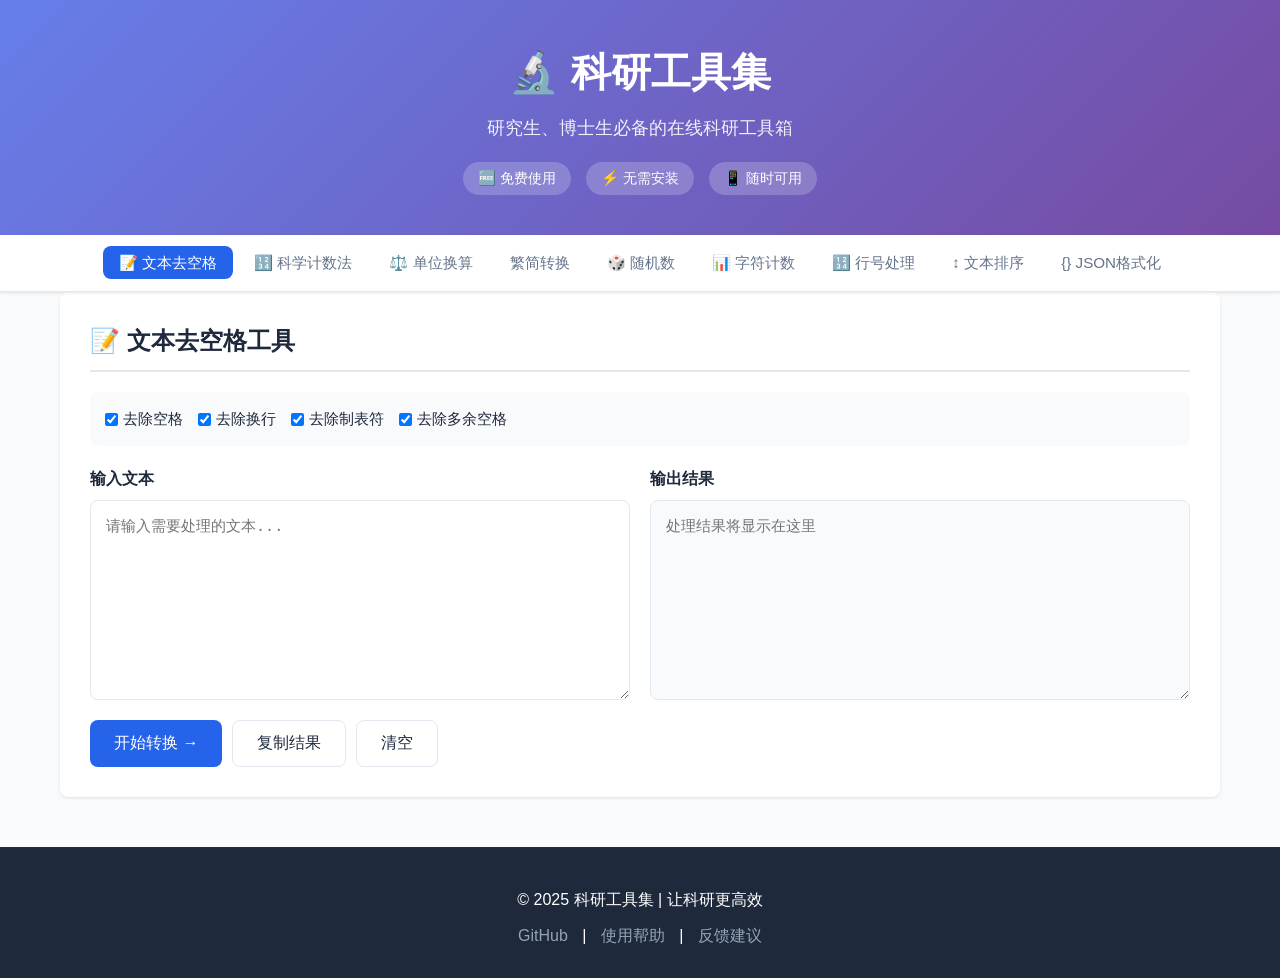
==== web/index.html @ 7e741203 "Add files via upload" ====
<!DOCTYPE html>
<html lang="zh-CN">
<head>
    <meta name="google-adsense-account" content="ca-pub-4686940386233751">
    <meta charset="UTF-8">
    <meta name="viewport" content="width=device-width, initial-scale=1.0">
    <title>科研工具集 - 研究生/博士生必备工具箱</title>
    <meta name="description" content="免费在线科研工具箱：文本去空格、科学计数法转换、单位换算、繁简转换、字符计数等">
    <link rel="stylesheet" href="css/style.css">
    <!-- 广告位：顶部 -->
    <script async src="https://pagead2.googlesyndication.com/pagead/js/adsbygoogle.js?client=ca-pub-4686940386233751" crossorigin="anonymous"></script>
</head>
<body>
    <header>
        <div class="container">
            <h1>🔬 科研工具集</h1>
            <p class="subtitle">研究生、博士生必备的在线科研工具箱</p>
            <div class="badges">
                <span class="badge">🆓 免费使用</span>
                <span class="badge">⚡ 无需安装</span>
                <span class="badge">📱 随时可用</span>
            </div>
        </div>
    </header>

    <nav class="tool-nav">
        <div class="container">
            <ul id="toolList">
                <li><a href="#trim" class="active" data-tool="trim">📝 文本去空格</a></li>
                <li><a href="#sci" data-tool="sci">🔢 科学计数法</a></li>
                <li><a href="#unit" data-tool="unit">⚖️ 单位换算</a></li>
                <li><a href="#s2t" data-tool="s2t">繁简转换</a></li>
                <li><a href="#random" data-tool="random">🎲 随机数</a></li>
                <li><a href="#count" data-tool="count">📊 字符计数</a></li>
                <li><a href="#line" data-tool="line">🔢 行号处理</a></li>
                <li><a href="#sort" data-tool="sort">↕️ 文本排序</a></li>
                <li><a href="#json" data-tool="json">{} JSON格式化</a></li>
            </ul>
        </div>
    </nav>

    <main class="container">
        <!-- 工具1: 文本去空格 -->
        <section id="trim" class="tool-section active">
            <h2>📝 文本去空格工具</h2>
                    <div class="options">
                <label><input type="checkbox" id="trim-space" checked> 去除空格</label>
                <label><input type="checkbox" id="trim-newline" checked> 去除换行</label>
                <label><input type="checkbox" id="trim-tab" checked> 去除制表符</label>
                <label><input type="checkbox" id="trim-extra" checked> 去除多余空格</label>
            </div>
            <div class="io-area">
                <div class="input-box">
                    <label>输入文本</label>
                    <textarea id="trim-input" placeholder="请输入需要处理的文本..."></textarea>
                </div>
                <div class="output-box">
                    <label>输出结果</label>
                    <textarea id="trim-output" readonly placeholder="处理结果将显示在这里"></textarea>
                </div>
            </div>
            <div class="btn-group">
                <button class="btn-primary" onclick="trimText()">开始转换 →</button>
                <button class="btn-secondary" onclick="copyResult('trim-output')">复制结果</button>
                <button class="btn-secondary" onclick="clearText('trim')">清空</button>
            </div>
        </section>

        <!-- 工具2: 科学计数法转换 -->
        <section id="sci" class="tool-section">
            <h2>🔢 科学计数法转换</h2>
            <div class="options">
                <label>小数位数: 
                    <select id="sci-precision">
                        <option value="4">4位</option>
                        <option value="6">6位</option>
                        <option value="8">8位</option>
                        <option value="10" selected>10位</option>
                    </select>
                </label>
            </div>
            <div class="io-area">
                <div class="input-box">
                    <label>输入</label>
                    <textarea id="sci-input" placeholder="输入科学计数法或普通数字，如: 1.23e-5 或 0.0000123"></textarea>
                </div>
                <div class="output-box">
                    <label>输出</label>
                    <textarea id="sci-output" readonly></textarea>
                </div>
            </div>
            <div class="btn-group">
                <button class="btn-primary" onclick="sciToDecimal()">转为普通数字</button>
                <button class="btn-primary" onclick="decimalToSci()">转为科学计数法</button>
                <button class="btn-secondary" onclick="copyResult('sci-output')">复制结果</button>
                <button class="btn-secondary" onclick="clearText('sci')">清空</button>
            </div>
        </section>

        <!-- 工具3: 单位换算 -->
        <section id="unit" class="tool-section">
            <h2>⚖️ 单位换算工具</h2>
            <div class="unit-converter">
                <div class="unit-row">
                    <select id="unit-category" onchange="updateUnitOptions()">
                        <option value="length">长度</option>
                        <option value="weight">重量</option>
                        <option value="temperature">温度</option>
                        <option value="area">面积</option>
                        <option value="volume">体积</option>
                        <option value="pressure">压力</option>
                        <option value="energy">能量</option>
                        <option value="power">功率</option>
                        <option value="time">时间</option>
                    </select>
                </div>
                <div class="unit-row">
                    <div class="unit-col">
                        <label>从</label>
                        <select id="unit-from"></select>
                        <input type="number" id="unit-input" placeholder="输入数值" oninput="convertUnit()">
                    </div>
                    <span class="arrow">→</span>
                    <div class="unit-col">
                        <label>到</label>
                        <select id="unit-to" onchange="convertUnit()"></select>
                        <input type="text" id="unit-output" readonly placeholder="结果">
                    </div>
                </div>
                <button class="btn-secondary" onclick="swapUnit()">交换单位</button>
                <button class="btn-secondary" onclick="copyResult('unit-output')">复制结果</button>
            </div>
        </section>

        <!-- 工具4: 繁简转换 -->
        <section id="s2t" class="tool-section">
            <h2>繁简转换工具</h2>
            <div class="options">
                <label><input type="radio" name="s2t-mode" value="s2t" checked> 简体→繁体</label>
                <label><input type="radio" name="s2t-mode" value="t2s"> 繁体→简体</label>
                <label><input type="radio" name="s2t-mode" value="s2hk"> 简体→香港</label>
                <label><input type="radio" name="s2t-mode" value="s2tw"> 简体→台湾</label>
            </div>
            <div class="io-area">
                <div class="input-box">
                    <label>输入文本</label>
                    <textarea id="s2t-input" placeholder="请输入文本..."></textarea>
                </div>
                <div class="output-box">
                    <label>输出结果</label>
                    <textarea id="s2t-output" readonly></textarea>
                </div>
            </div>
            <div class="btn-group">
                <button class="btn-primary" onclick="convertS2T()">开始转换 →</button>
                <button class="btn-secondary" onclick="copyResult('s2t-output')">复制结果</button>
                <button class="btn-secondary" onclick="clearText('s2t')">清空</button>
            </div>
        </section>

        <!-- 工具5: 随机数生成 -->
        <section id="random" class="tool-section">
            <h2>🎲 随机数生成工具</h2>
            <div class="random-options">
                <div class="random-row">
                    <label>最小值: <input type="number" id="random-min" value="1"></label>
                    <label>最大值: <input type="number" id="random-max" value="100"></label>
                    <label>生成个数: <input type="number" id="random-count" value="10"></label>
                </div>
                <div class="random-row">
                    <label>小数位数: 
                        <select id="random-decimal">
                            <option value="0" selected>整数</option>
                            <option value="1">1位</option>
                            <option value="2">2位</option>
                            <option value="3">3位</option>
                        </select>
                    </label>
                    <label><input type="checkbox" id="random-unique"> 不重复</label>
                </div>
                <div class="random-row">
                    <label>排序: 
                        <select id="random-sort">
                            <option value="none">不排序</option>
                            <option value="asc">升序</option>
                            <option value="desc">降序</option>
                        </select>
                    </label>
                    <label>分隔符: 
                        <select id="random-sep">
                            <option value="newline">换行</option>
                            <option value="comma">逗号</option>
                            <option value="space">空格</option>
                        </select>
                    </label>
                </div>
            </div>
            <div class="io-area">
                <div class="output-box full">
                    <label>输出结果</label>
                    <textarea id="random-output" readonly placeholder="点击生成按钮获取随机数"></textarea>
                </div>
            </div>
            <div class="btn-group">
                <button class="btn-primary" onclick="generateRandom()">生成随机数</button>
                <button class="btn-secondary" onclick="copyResult('random-output')">复制结果</button>
            </div>
        </section>

        <!-- 工具6: 字符计数 -->
        <section id="count" class="tool-section">
            <h2>📊 字符计数工具</h2>
            <div class="io-area">
                <div class="input-box">
                    <label>输入文本 <span class="auto-count">(实时统计)</span></label>
                    <textarea id="count-input" placeholder="请输入文本..." oninput="countChars()"></textarea>
                </div>
            </div>
            <div class="count-results">
                <div class="count-item">
                    <span class="count-label">总字符数</span>
                    <span class="count-value" id="count-total">0</span>
                </div>
                <div class="count-item">
                    <span class="count-label">中文字符</span>
                    <span class="count-value" id="count-cn">0</span>
                </div>
                <div class="count-item">
                    <span class="count-label">英文字母</span>
                    <span class="count-value" id="count-en">0</span>
                </div>
                <div class="count-item">
                    <span class="count-label">数字</span>
                    <span class="count-value" id="count-num">0</span>
                </div>
                <div class="count-item">
                    <span class="count-label">空格</span>
                    <span class="count-value" id="count-space">0</span>
                </div>
                <div class="count-item">
                    <span class="count-label">标点符号</span>
                    <span class="count-value" id="count-punct">0</span>
                </div>
                <div class="count-item">
                    <span class="count-label">单词数</span>
                    <span class="count-value" id="count-words">0</span>
                </div>
                <div class="count-item">
                    <span class="count-label">行数</span>
                    <span class="count-value" id="count-lines">0</span>
                </div>
            </div>
        </section>

        <!-- 工具7: 行号处理 -->
        <section id="line" class="tool-section">
            <h2>🔢 行号处理工具</h2>
            <div class="options">
                <label><input type="radio" name="line-mode" value="add" checked> 添加行号</label>
                <label><input type="radio" name="line-mode" value="remove"> 去除行号</label>
            </div>
            <div class="line-options" id="line-add-options">
                <label>起始编号: <input type="number" id="line-start" value="1"></label>
                <label>编号宽度: <input type="number" id="line-width" value="4"></label>
                <label>分隔符: 
                    <select id="line-sep">
                        <option value=": ">001: </option>
                        <option value=" - ">001 - </option>
                        <option value=". ">001. </option>
                        <option value=" ">001 </option>
                    </select>
                </label>
            </div>
            <div class="io-area">
                <div class="input-box">
                    <label>输入文本</label>
                    <textarea id="line-input" placeholder="请输入文本..."></textarea>
                </div>
                <div class="output-box">
                    <label>输出结果</label>
                    <textarea id="line-output" readonly></textarea>
                </div>
            </div>
            <div class="btn-group">
                <button class="btn-primary" onclick="processLine()">开始处理 →</button>
                <button class="btn-secondary" onclick="copyResult('line-output')">复制结果</button>
                <button class="btn-secondary" onclick="clearText('line')">清空</button>
            </div>
        </section>

        <!-- 工具8: 文本排序 -->
        <section id="sort" class="tool-section">
            <h2>↕️ 文本排序工具</h2>
            <div class="options">
                <label>排序方式: 
                    <select id="sort-type">
                        <option value="alpha">字母排序</option>
                        <option value="numeric">数字排序</option>
                        <option value="length">按行长度</option>
                    </select>
                </label>
                <label>排序方向: 
                    <select id="sort-order">
                        <option value="asc">升序</option>
                        <option value="desc">降序</option>
                        <option value="random">随机</option>
                    </select>
                </label>
            </div>
            <div class="options">
                <label><input type="checkbox" id="sort-unique"> 去除重复</label>
                <label><input type="checkbox" id="sort-ignore"> 忽略大小写</label>
                <label><input type="checkbox" id="sort-empty"> 去除空行</label>
            </div>
            <div class="io-area">
                <div class="input-box">
                    <label>输入文本</label>
                    <textarea id="sort-input" placeholder="请输入文本，每行一项..."></textarea>
                </div>
                <div class="output-box">
                    <label>输出结果</label>
                    <textarea id="sort-output" readonly></textarea>
                </div>
            </div>
            <div class="btn-group">
                <button class="btn-primary" onclick="sortText()">开始排序 →</button>
                <button class="btn-secondary" onclick="copyResult('sort-output')">复制结果</button>
                <button class="btn-secondary" onclick="clearText('sort')">清空</button>
            </div>
        </section>

        <!-- 工具9: JSON格式化 -->
        <section id="json" class="tool-section">
            <h2>{} JSON格式化工具</h2>
            <div class="options">
                <label>缩进: 
                    <select id="json-indent">
                        <option value="2">2空格</option>
                        <option value="4" selected>4空格</option>
                        <option value="tab">Tab</option>
                    </select>
                </label>
            </div>
            <div class="io-area">
                <div class="input-box">
                    <label>输入 JSON</label>
                    <textarea id="json-input" placeholder='{"name": "test", "value": 123}'></textarea>
                </div>
                <div class="output-box">
                    <label>输出结果</label>
                    <textarea id="json-output" readonly></textarea>
                </div>
            </div>
            <div class="btn-group">
                <button class="btn-primary" onclick="formatJson()">格式化 ↑</button>
                <button class="btn-primary" onclick="minifyJson()">压缩 ↓</button>
                <button class="btn-secondary" onclick="validateJson()">校验</button>
                <button class="btn-secondary" onclick="copyResult('json-output')">复制结果</button>
                <button class="btn-secondary" onclick="clearText('json')">清空</button>
            </div>
            <div class="json-status" id="json-status"></div>
        </section>
    </main>

    <footer>
        <div class="container">
            <p>© 2025 科研工具集 | 让科研更高效</p>
            <p class="footer-links">
                <a href="https://github.com/your-repo" target="_blank">GitHub</a> | 
                <a href="#">使用帮助</a> | 
                <a href="#">反馈建议</a>
            </p>
        </div>
    </footer>

    <script src="js/tools.js"></script>
</body>
</html>
---- web/css/style.css ----
/* 科研工具集 - 样式表 */

/* 基础设置 */
:root {
    --primary: #2563eb;
    --primary-hover: #1d4ed8;
    --secondary: #64748b;
    --success: #10b981;
    --warning: #f59e0b;
    --danger: #ef4444;
    --bg: #f8fafc;
    --bg-card: #ffffff;
    --text: #1e293b;
    --text-light: #64748b;
    --border: #e2e8f0;
    --shadow: 0 1px 3px rgba(0,0,0,0.1);
    --radius: 8px;
}

* {
    margin: 0;
    padding: 0;
    box-sizing: border-box;
}

body {
    font-family: -apple-system, BlinkMacSystemFont, "Segoe UI", "Microsoft YaHei", sans-serif;
    background: var(--bg);
    color: var(--text);
    line-height: 1.6;
}

.container {
    max-width: 1200px;
    margin: 0 auto;
    padding: 0 20px;
}

/* 顶部广告 */
.top-ad {
    background: #f1f5f9;
    text-align: center;
    padding: 10px;
    min-height: 90px;
}

/* Header */
header {
    background: linear-gradient(135deg, #667eea 0%, #764ba2 100%);
    color: white;
    padding: 40px 0;
    text-align: center;
}

header h1 {
    font-size: 2.5rem;
    margin-bottom: 10px;
}

header .subtitle {
    font-size: 1.1rem;
    opacity: 0.9;
    margin-bottom: 20px;
}

.badges {
    display: flex;
    justify-content: center;
    gap: 15px;
    flex-wrap: wrap;
}

.badge {
    background: rgba(255,255,255,0.2);
    padding: 5px 15px;
    border-radius: 20px;
    font-size: 0.9rem;
}

/* 导航 */
.tool-nav {
    background: var(--bg-card);
    border-bottom: 1px solid var(--border);
    position: sticky;
    top: 0;
    z-index: 100;
    box-shadow: var(--shadow);
}

.tool-nav ul {
    display: flex;
    flex-wrap: wrap;
    gap: 5px;
    padding: 15px 0;
    list-style: none;
    justify-content: center;
}

.tool-nav a {
    text-decoration: none;
    color: var(--text-light);
    padding: 8px 16px;
    border-radius: var(--radius);
    transition: all 0.2s;
    font-size: 0.95rem;
}

.tool-nav a:hover,
.tool-nav a.active {
    background: var(--primary);
    color: white;
}

/* 主内容区 */
main {
    padding: 30px 0;
    min-height: 500px;
}

/* 工具区块 */
.tool-section {
    display: none;
    background: var(--bg-card);
    border-radius: var(--radius);
    padding: 30px;
    margin-bottom: 30px;
    box-shadow: var(--shadow);
    animation: fadeIn 0.3s ease;
}

.tool-section.active {
    display: block;
}

@keyframes fadeIn {
    from { opacity: 0; transform: translateY(10px); }
    to { opacity: 1; transform: translateY(0); }
}

.tool-section h2 {
    font-size: 1.5rem;
    margin-bottom: 20px;
    color: var(--text);
    padding-bottom: 10px;
    border-bottom: 2px solid var(--border);
}

/* 选项 */
.options {
    display: flex;
    flex-wrap: wrap;
    gap: 15px;
    margin-bottom: 20px;
    padding: 15px;
    background: #f8fafc;
    border-radius: var(--radius);
}

.options label {
    display: flex;
    align-items: center;
    gap: 5px;
    cursor: pointer;
    font-size: 0.95rem;
}

.options select,
.options input[type="number"] {
    padding: 5px 10px;
    border: 1px solid var(--border);
    border-radius: 4px;
    font-size: 0.9rem;
}

/* 输入输出区域 */
.io-area {
    display: grid;
    grid-template-columns: 1fr 1fr;
    gap: 20px;
    margin-bottom: 20px;
}

.io-area.full {
    grid-template-columns: 1fr;
}

.input-box,
.output-box {
    display: flex;
    flex-direction: column;
}

.input-box label,
.output-box label {
    font-weight: 600;
    margin-bottom: 8px;
    color: var(--text);
}

textarea {
    width: 100%;
    min-height: 200px;
    padding: 15px;
    border: 1px solid var(--border);
    border-radius: var(--radius);
    font-family: "Consolas", "Monaco", monospace;
    font-size: 0.95rem;
    resize: vertical;
    line-height: 1.5;
}

textarea:focus {
    outline: none;
    border-color: var(--primary);
    box-shadow: 0 0 0 3px rgba(37, 99, 235, 0.1);
}

textarea[readonly] {
    background: #f8fafc;
}

/* 按钮组 */
.btn-group {
    display: flex;
    flex-wrap: wrap;
    gap: 10px;
}

.btn-primary {
    background: var(--primary);
    color: white;
    border: none;
    padding: 12px 24px;
    border-radius: var(--radius);
    font-size: 1rem;
    cursor: pointer;
    transition: all 0.2s;
}

.btn-primary:hover {
    background: var(--primary-hover);
    transform: translateY(-1px);
}

.btn-secondary {
    background: white;
    color: var(--text);
    border: 1px solid var(--border);
    padding: 12px 24px;
    border-radius: var(--radius);
    font-size: 1rem;
    cursor: pointer;
    transition: all 0.2s;
}

.btn-secondary:hover {
    background: #f1f5f9;
    border-color: var(--primary);
}

/* 单位换算特殊样式 */
.unit-converter {
    background: #f8fafc;
    padding: 20px;
    border-radius: var(--radius);
}

.unit-row {
    display: flex;
    align-items: center;
    gap: 15px;
    margin-bottom: 15px;
    flex-wrap: wrap;
}

.unit-col {
    flex: 1;
    min-width: 200px;
}

.unit-col label {
    display: block;
    margin-bottom: 5px;
    font-weight: 600;
}

.unit-col select,
.unit-col input {
    width: 100%;
    padding: 10px;
    border: 1px solid var(--border);
    border-radius: var(--radius);
    font-size: 1rem;
}

.arrow {
    font-size: 1.5rem;
    color: var(--primary);
    font-weight: bold;
}

/* 随机数选项 */
.random-options {
    background: #f8fafc;
    padding: 20px;
    border-radius: var(--radius);
    margin-bottom: 20px;
}

.random-row {
    display: flex;
    flex-wrap: wrap;
    gap: 20px;
    margin-bottom: 15px;
}

.random-row label {
    display: flex;
    align-items: center;
    gap: 5px;
}

.random-row input[type="number"],
.random-row select {
    padding: 5px 10px;
    border: 1px solid var(--border);
    border-radius: 4px;
}

/* 字符计数结果 */
.count-results {
    display: grid;
    grid-template-columns: repeat(auto-fit, minmax(140px, 1fr));
    gap: 15px;
    margin-top: 20px;
}

.count-item {
    background: linear-gradient(135deg, #667eea 0%, #764ba2 100%);
    color: white;
    padding: 20px;
    border-radius: var(--radius);
    text-align: center;
}

.count-label {
    display: block;
    font-size: 0.9rem;
    opacity: 0.9;
    margin-bottom: 5px;
}

.count-value {
    display: block;
    font-size: 1.8rem;
    font-weight: bold;
}

.auto-count {
    font-weight: normal;
    font-size: 0.8rem;
    color: var(--text-light);
}

/* JSON状态 */
.json-status {
    margin-top: 15px;
    padding: 10px 15px;
    border-radius: var(--radius);
    font-size: 0.95rem;
}

.json-status.success {
    background: #d1fae5;
    color: #065f46;
}

.json-status.error {
    background: #fee2e2;
    color: #991b1b;
}

/* 行号处理 */
.line-options {
    display: flex;
    flex-wrap: wrap;
    gap: 15px;
    margin-bottom: 20px;
    padding: 15px;
    background: #f8fafc;
    border-radius: var(--radius);
}

.line-options label {
    display: flex;
    align-items: center;
    gap: 5px;
}

.line-options input,
.line-options select {
    padding: 5px 10px;
    border: 1px solid var(--border);
    border-radius: 4px;
}

/* 侧边广告 */
.sidebar-ad {
    position: fixed;
    right: 20px;
    top: 200px;
}

/* Footer */
footer {
    background: #1e293b;
    color: white;
    padding: 40px 0 20px;
    text-align: center;
    margin-top: 50px;
}

footer p {
    margin-bottom: 10px;
}

.footer-links a {
    color: #94a3b8;
    text-decoration: none;
    margin: 0 10px;
}

.footer-links a:hover {
    color: white;
}

.bottom-ad {
    margin-top: 30px;
}

/* 响应式 */
@media (max-width: 768px) {
    .io-area {
        grid-template-columns: 1fr;
    }
    
    .tool-nav ul {
        justify-content: flex-start;
        overflow-x: auto;
        flex-wrap: nowrap;
    }
    
    .tool-nav a {
        white-space: nowrap;
    }
    
    header h1 {
        font-size: 1.8rem;
    }
    
    .count-results {
        grid-template-columns: repeat(2, 1fr);
    }
    
    .sidebar-ad {
        display: none;
    }
}

/* 工具卡片网格（未来扩展用） */
.tools-grid {
    display: grid;
    grid-template-columns: repeat(auto-fill, minmax(250px, 1fr));
    gap: 20px;
    margin-bottom: 30px;
}

.tool-card {
    background: var(--bg-card);
    border-radius: var(--radius);
    padding: 20px;
    box-shadow: var(--shadow);
    cursor: pointer;
    transition: all 0.2s;
    text-decoration: none;
    color: inherit;
}

.tool-card:hover {
    transform: translateY(-3px);
    box-shadow: 0 4px 12px rgba(0,0,0,0.15);
}

.tool-card h3 {
    margin-bottom: 10px;
    color: var(--primary);
}

.tool-card p {
    color: var(--text-light);
    font-size: 0.9rem;
}
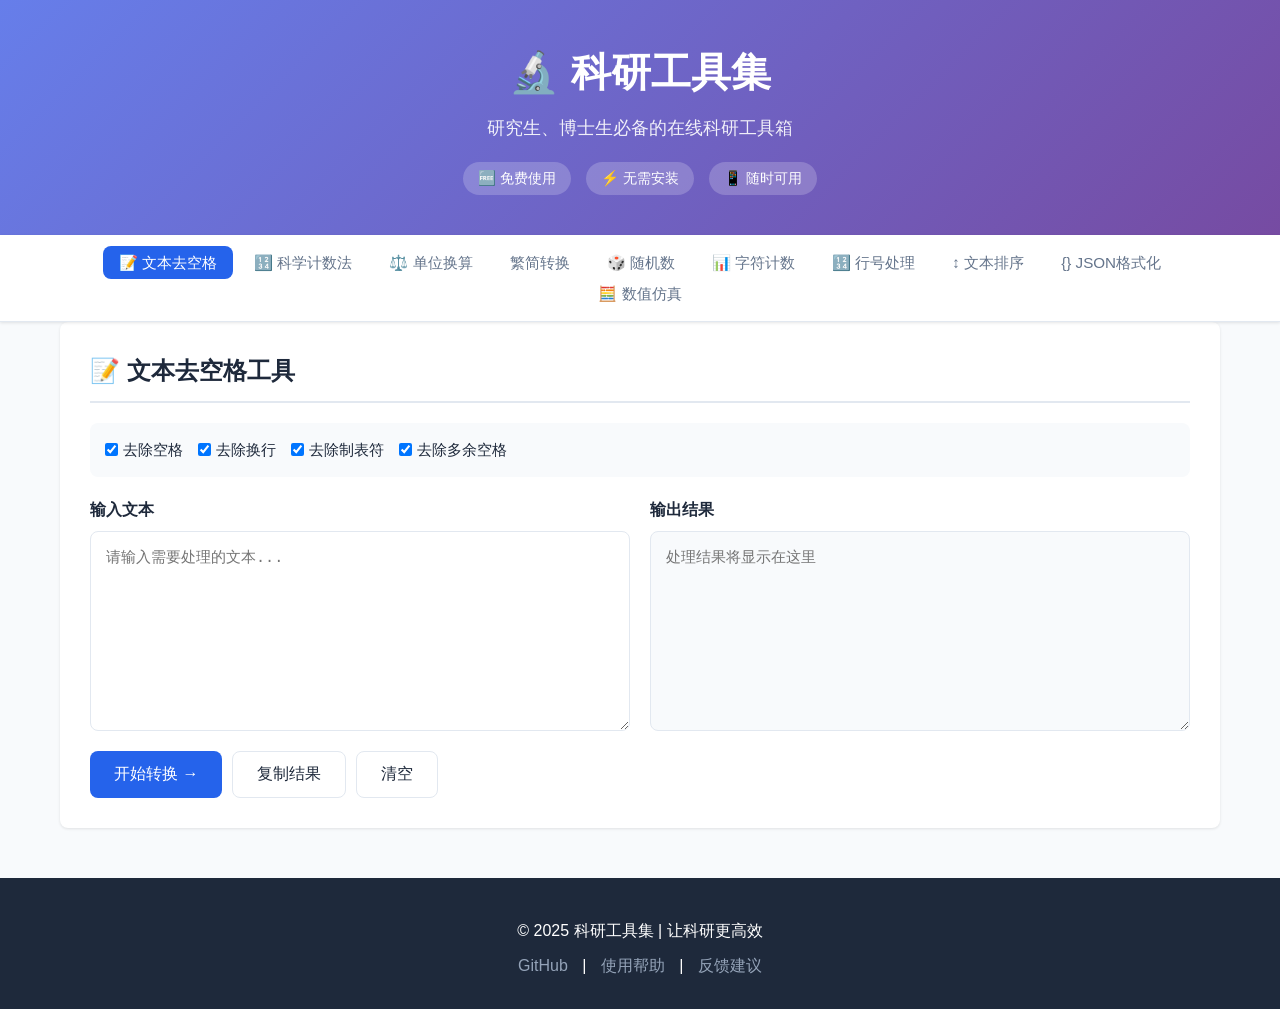
==== commit 0cca002f: "Add files via upload 添加数值仿真工具" ====
--- a/web/index.html
+++ b/web/index.html
@@ -35,6 +35,7 @@
                 <li><a href="#line" data-tool="line">🔢 行号处理</a></li>
                 <li><a href="#sort" data-tool="sort">↕️ 文本排序</a></li>
                 <li><a href="#json" data-tool="json">{} JSON格式化</a></li>
+                <li><a href="cfd.html" data-tool="cfd">🧮 数值仿真</a></li>
             </ul>
         </div>
     </nav>
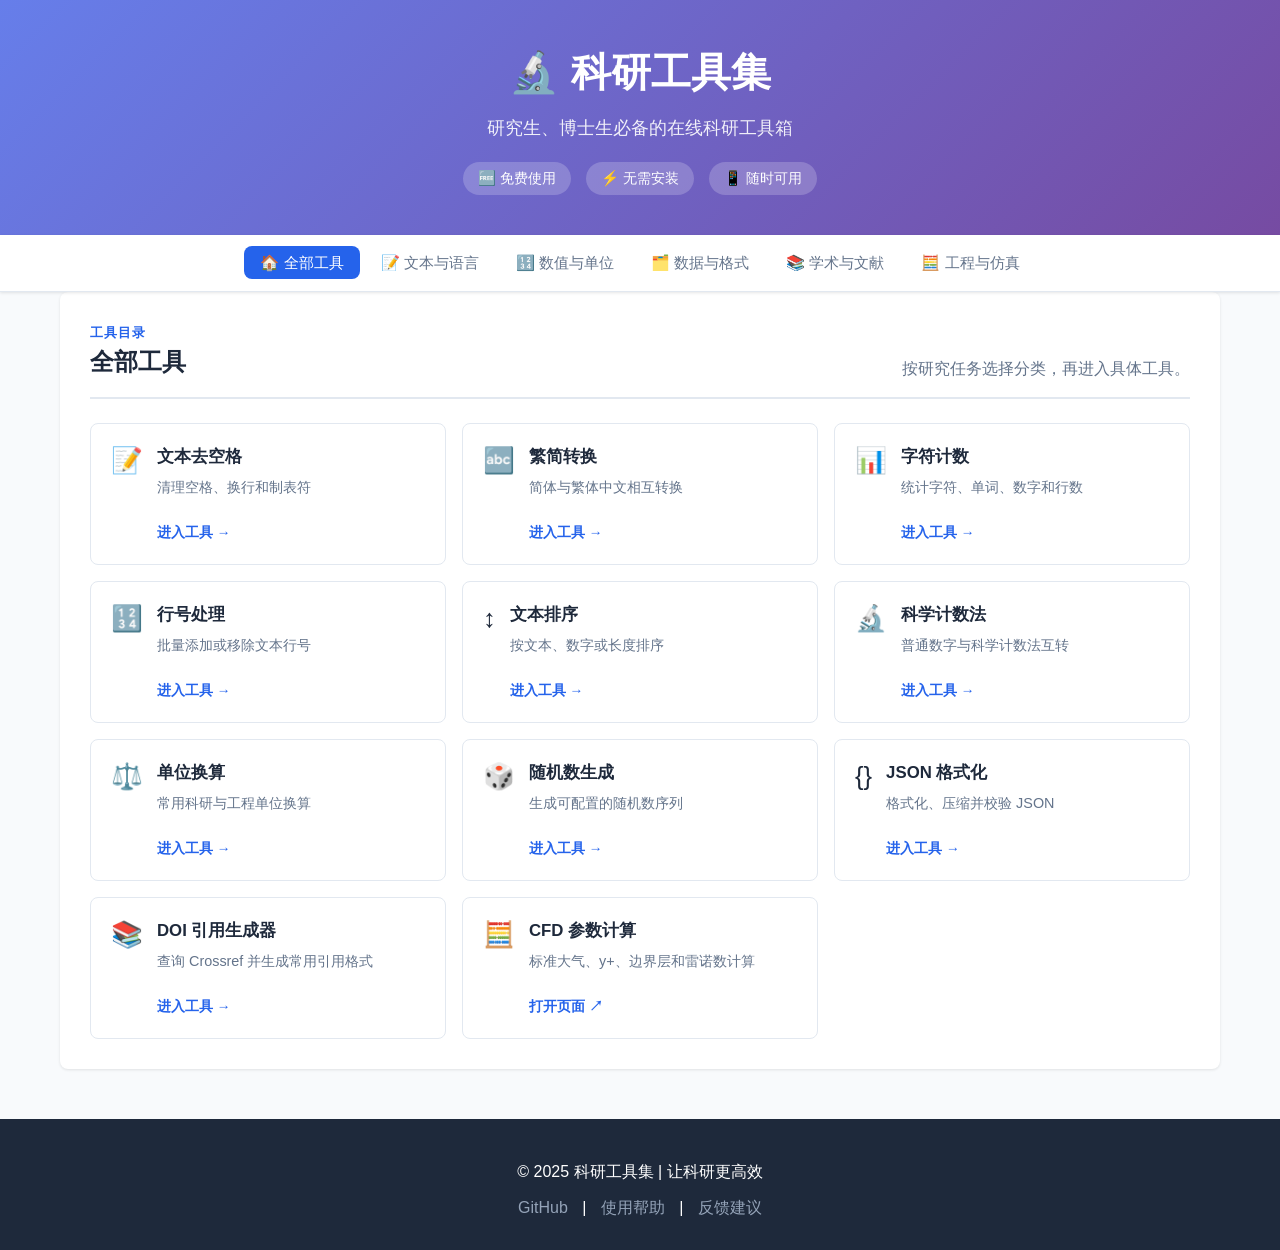
==== commit 2d4636bf: "Add files via upload Add categorized tool navigation and integrate DOI citation" ====
--- a/web/index.html
+++ b/web/index.html
@@ -1,379 +1,440 @@
-<!DOCTYPE html>
-<html lang="zh-CN">
-<head>
-    <meta name="google-adsense-account" content="ca-pub-4686940386233751">
-    <meta charset="UTF-8">
-    <meta name="viewport" content="width=device-width, initial-scale=1.0">
-    <title>科研工具集 - 研究生/博士生必备工具箱</title>
-    <meta name="description" content="免费在线科研工具箱：文本去空格、科学计数法转换、单位换算、繁简转换、字符计数等">
-    <link rel="stylesheet" href="css/style.css">
-    <!-- 广告位：顶部 -->
-    <script async src="https://pagead2.googlesyndication.com/pagead/js/adsbygoogle.js?client=ca-pub-4686940386233751" crossorigin="anonymous"></script>
-</head>
-<body>
-    <header>
-        <div class="container">
-            <h1>🔬 科研工具集</h1>
-            <p class="subtitle">研究生、博士生必备的在线科研工具箱</p>
-            <div class="badges">
-                <span class="badge">🆓 免费使用</span>
-                <span class="badge">⚡ 无需安装</span>
-                <span class="badge">📱 随时可用</span>
-            </div>
-        </div>
-    </header>
-
-    <nav class="tool-nav">
-        <div class="container">
-            <ul id="toolList">
-                <li><a href="#trim" class="active" data-tool="trim">📝 文本去空格</a></li>
-                <li><a href="#sci" data-tool="sci">🔢 科学计数法</a></li>
-                <li><a href="#unit" data-tool="unit">⚖️ 单位换算</a></li>
-                <li><a href="#s2t" data-tool="s2t">繁简转换</a></li>
-                <li><a href="#random" data-tool="random">🎲 随机数</a></li>
-                <li><a href="#count" data-tool="count">📊 字符计数</a></li>
-                <li><a href="#line" data-tool="line">🔢 行号处理</a></li>
-                <li><a href="#sort" data-tool="sort">↕️ 文本排序</a></li>
-                <li><a href="#json" data-tool="json">{} JSON格式化</a></li>
-                <li><a href="cfd.html" data-tool="cfd">🧮 数值仿真</a></li>
-            </ul>
-        </div>
-    </nav>
-
-    <main class="container">
-        <!-- 工具1: 文本去空格 -->
-        <section id="trim" class="tool-section active">
-            <h2>📝 文本去空格工具</h2>
-                    <div class="options">
-                <label><input type="checkbox" id="trim-space" checked> 去除空格</label>
-                <label><input type="checkbox" id="trim-newline" checked> 去除换行</label>
-                <label><input type="checkbox" id="trim-tab" checked> 去除制表符</label>
-                <label><input type="checkbox" id="trim-extra" checked> 去除多余空格</label>
-            </div>
-            <div class="io-area">
-                <div class="input-box">
-                    <label>输入文本</label>
-                    <textarea id="trim-input" placeholder="请输入需要处理的文本..."></textarea>
-                </div>
-                <div class="output-box">
-                    <label>输出结果</label>
-                    <textarea id="trim-output" readonly placeholder="处理结果将显示在这里"></textarea>
-                </div>
-            </div>
-            <div class="btn-group">
-                <button class="btn-primary" onclick="trimText()">开始转换 →</button>
-                <button class="btn-secondary" onclick="copyResult('trim-output')">复制结果</button>
-                <button class="btn-secondary" onclick="clearText('trim')">清空</button>
-            </div>
-        </section>
-
-        <!-- 工具2: 科学计数法转换 -->
-        <section id="sci" class="tool-section">
-            <h2>🔢 科学计数法转换</h2>
-            <div class="options">
-                <label>小数位数: 
-                    <select id="sci-precision">
-                        <option value="4">4位</option>
-                        <option value="6">6位</option>
-                        <option value="8">8位</option>
-                        <option value="10" selected>10位</option>
-                    </select>
-                </label>
-            </div>
-            <div class="io-area">
-                <div class="input-box">
-                    <label>输入</label>
-                    <textarea id="sci-input" placeholder="输入科学计数法或普通数字，如: 1.23e-5 或 0.0000123"></textarea>
-                </div>
-                <div class="output-box">
-                    <label>输出</label>
-                    <textarea id="sci-output" readonly></textarea>
-                </div>
-            </div>
-            <div class="btn-group">
-                <button class="btn-primary" onclick="sciToDecimal()">转为普通数字</button>
-                <button class="btn-primary" onclick="decimalToSci()">转为科学计数法</button>
-                <button class="btn-secondary" onclick="copyResult('sci-output')">复制结果</button>
-                <button class="btn-secondary" onclick="clearText('sci')">清空</button>
-            </div>
-        </section>
-
-        <!-- 工具3: 单位换算 -->
-        <section id="unit" class="tool-section">
-            <h2>⚖️ 单位换算工具</h2>
-            <div class="unit-converter">
-                <div class="unit-row">
-                    <select id="unit-category" onchange="updateUnitOptions()">
-                        <option value="length">长度</option>
-                        <option value="weight">重量</option>
-                        <option value="temperature">温度</option>
-                        <option value="area">面积</option>
-                        <option value="volume">体积</option>
-                        <option value="pressure">压力</option>
-                        <option value="energy">能量</option>
-                        <option value="power">功率</option>
-                        <option value="time">时间</option>
-                    </select>
-                </div>
-                <div class="unit-row">
-                    <div class="unit-col">
-                        <label>从</label>
-                        <select id="unit-from"></select>
-                        <input type="number" id="unit-input" placeholder="输入数值" oninput="convertUnit()">
-                    </div>
-                    <span class="arrow">→</span>
-                    <div class="unit-col">
-                        <label>到</label>
-                        <select id="unit-to" onchange="convertUnit()"></select>
-                        <input type="text" id="unit-output" readonly placeholder="结果">
-                    </div>
-                </div>
-                <button class="btn-secondary" onclick="swapUnit()">交换单位</button>
-                <button class="btn-secondary" onclick="copyResult('unit-output')">复制结果</button>
-            </div>
-        </section>
-
-        <!-- 工具4: 繁简转换 -->
-        <section id="s2t" class="tool-section">
-            <h2>繁简转换工具</h2>
-            <div class="options">
-                <label><input type="radio" name="s2t-mode" value="s2t" checked> 简体→繁体</label>
-                <label><input type="radio" name="s2t-mode" value="t2s"> 繁体→简体</label>
-                <label><input type="radio" name="s2t-mode" value="s2hk"> 简体→香港</label>
-                <label><input type="radio" name="s2t-mode" value="s2tw"> 简体→台湾</label>
-            </div>
-            <div class="io-area">
-                <div class="input-box">
-                    <label>输入文本</label>
-                    <textarea id="s2t-input" placeholder="请输入文本..."></textarea>
-                </div>
-                <div class="output-box">
-                    <label>输出结果</label>
-                    <textarea id="s2t-output" readonly></textarea>
-                </div>
-            </div>
-            <div class="btn-group">
-                <button class="btn-primary" onclick="convertS2T()">开始转换 →</button>
-                <button class="btn-secondary" onclick="copyResult('s2t-output')">复制结果</button>
-                <button class="btn-secondary" onclick="clearText('s2t')">清空</button>
-            </div>
-        </section>
-
-        <!-- 工具5: 随机数生成 -->
-        <section id="random" class="tool-section">
-            <h2>🎲 随机数生成工具</h2>
-            <div class="random-options">
-                <div class="random-row">
-                    <label>最小值: <input type="number" id="random-min" value="1"></label>
-                    <label>最大值: <input type="number" id="random-max" value="100"></label>
-                    <label>生成个数: <input type="number" id="random-count" value="10"></label>
-                </div>
-                <div class="random-row">
-                    <label>小数位数: 
-                        <select id="random-decimal">
-                            <option value="0" selected>整数</option>
-                            <option value="1">1位</option>
-                            <option value="2">2位</option>
-                            <option value="3">3位</option>
-                        </select>
-                    </label>
-                    <label><input type="checkbox" id="random-unique"> 不重复</label>
-                </div>
-                <div class="random-row">
-                    <label>排序: 
-                        <select id="random-sort">
-                            <option value="none">不排序</option>
-                            <option value="asc">升序</option>
-                            <option value="desc">降序</option>
-                        </select>
-                    </label>
-                    <label>分隔符: 
-                        <select id="random-sep">
-                            <option value="newline">换行</option>
-                            <option value="comma">逗号</option>
-                            <option value="space">空格</option>
-                        </select>
-                    </label>
-                </div>
-            </div>
-            <div class="io-area">
-                <div class="output-box full">
-                    <label>输出结果</label>
-                    <textarea id="random-output" readonly placeholder="点击生成按钮获取随机数"></textarea>
-                </div>
-            </div>
-            <div class="btn-group">
-                <button class="btn-primary" onclick="generateRandom()">生成随机数</button>
-                <button class="btn-secondary" onclick="copyResult('random-output')">复制结果</button>
-            </div>
-        </section>
-
-        <!-- 工具6: 字符计数 -->
-        <section id="count" class="tool-section">
-            <h2>📊 字符计数工具</h2>
-            <div class="io-area">
-                <div class="input-box">
-                    <label>输入文本 <span class="auto-count">(实时统计)</span></label>
-                    <textarea id="count-input" placeholder="请输入文本..." oninput="countChars()"></textarea>
-                </div>
-            </div>
-            <div class="count-results">
-                <div class="count-item">
-                    <span class="count-label">总字符数</span>
-                    <span class="count-value" id="count-total">0</span>
-                </div>
-                <div class="count-item">
-                    <span class="count-label">中文字符</span>
-                    <span class="count-value" id="count-cn">0</span>
-                </div>
-                <div class="count-item">
-                    <span class="count-label">英文字母</span>
-                    <span class="count-value" id="count-en">0</span>
-                </div>
-                <div class="count-item">
-                    <span class="count-label">数字</span>
-                    <span class="count-value" id="count-num">0</span>
-                </div>
-                <div class="count-item">
-                    <span class="count-label">空格</span>
-                    <span class="count-value" id="count-space">0</span>
-                </div>
-                <div class="count-item">
-                    <span class="count-label">标点符号</span>
-                    <span class="count-value" id="count-punct">0</span>
-                </div>
-                <div class="count-item">
-                    <span class="count-label">单词数</span>
-                    <span class="count-value" id="count-words">0</span>
-                </div>
-                <div class="count-item">
-                    <span class="count-label">行数</span>
-                    <span class="count-value" id="count-lines">0</span>
-                </div>
-            </div>
-        </section>
-
-        <!-- 工具7: 行号处理 -->
-        <section id="line" class="tool-section">
-            <h2>🔢 行号处理工具</h2>
-            <div class="options">
-                <label><input type="radio" name="line-mode" value="add" checked> 添加行号</label>
-                <label><input type="radio" name="line-mode" value="remove"> 去除行号</label>
-            </div>
-            <div class="line-options" id="line-add-options">
-                <label>起始编号: <input type="number" id="line-start" value="1"></label>
-                <label>编号宽度: <input type="number" id="line-width" value="4"></label>
-                <label>分隔符: 
-                    <select id="line-sep">
-                        <option value=": ">001: </option>
-                        <option value=" - ">001 - </option>
-                        <option value=". ">001. </option>
-                        <option value=" ">001 </option>
-                    </select>
-                </label>
-            </div>
-            <div class="io-area">
-                <div class="input-box">
-                    <label>输入文本</label>
-                    <textarea id="line-input" placeholder="请输入文本..."></textarea>
-                </div>
-                <div class="output-box">
-                    <label>输出结果</label>
-                    <textarea id="line-output" readonly></textarea>
-                </div>
-            </div>
-            <div class="btn-group">
-                <button class="btn-primary" onclick="processLine()">开始处理 →</button>
-                <button class="btn-secondary" onclick="copyResult('line-output')">复制结果</button>
-                <button class="btn-secondary" onclick="clearText('line')">清空</button>
-            </div>
-        </section>
-
-        <!-- 工具8: 文本排序 -->
-        <section id="sort" class="tool-section">
-            <h2>↕️ 文本排序工具</h2>
-            <div class="options">
-                <label>排序方式: 
-                    <select id="sort-type">
-                        <option value="alpha">字母排序</option>
-                        <option value="numeric">数字排序</option>
-                        <option value="length">按行长度</option>
-                    </select>
-                </label>
-                <label>排序方向: 
-                    <select id="sort-order">
-                        <option value="asc">升序</option>
-                        <option value="desc">降序</option>
-                        <option value="random">随机</option>
-                    </select>
-                </label>
-            </div>
-            <div class="options">
-                <label><input type="checkbox" id="sort-unique"> 去除重复</label>
-                <label><input type="checkbox" id="sort-ignore"> 忽略大小写</label>
-                <label><input type="checkbox" id="sort-empty"> 去除空行</label>
-            </div>
-            <div class="io-area">
-                <div class="input-box">
-                    <label>输入文本</label>
-                    <textarea id="sort-input" placeholder="请输入文本，每行一项..."></textarea>
-                </div>
-                <div class="output-box">
-                    <label>输出结果</label>
-                    <textarea id="sort-output" readonly></textarea>
-                </div>
-            </div>
-            <div class="btn-group">
-                <button class="btn-primary" onclick="sortText()">开始排序 →</button>
-                <button class="btn-secondary" onclick="copyResult('sort-output')">复制结果</button>
-                <button class="btn-secondary" onclick="clearText('sort')">清空</button>
-            </div>
-        </section>
-
-        <!-- 工具9: JSON格式化 -->
-        <section id="json" class="tool-section">
-            <h2>{} JSON格式化工具</h2>
-            <div class="options">
-                <label>缩进: 
-                    <select id="json-indent">
-                        <option value="2">2空格</option>
-                        <option value="4" selected>4空格</option>
-                        <option value="tab">Tab</option>
-                    </select>
-                </label>
-            </div>
-            <div class="io-area">
-                <div class="input-box">
-                    <label>输入 JSON</label>
-                    <textarea id="json-input" placeholder='{"name": "test", "value": 123}'></textarea>
-                </div>
-                <div class="output-box">
-                    <label>输出结果</label>
-                    <textarea id="json-output" readonly></textarea>
-                </div>
-            </div>
-            <div class="btn-group">
-                <button class="btn-primary" onclick="formatJson()">格式化 ↑</button>
-                <button class="btn-primary" onclick="minifyJson()">压缩 ↓</button>
-                <button class="btn-secondary" onclick="validateJson()">校验</button>
-                <button class="btn-secondary" onclick="copyResult('json-output')">复制结果</button>
-                <button class="btn-secondary" onclick="clearText('json')">清空</button>
-            </div>
-            <div class="json-status" id="json-status"></div>
-        </section>
-    </main>
-
-    <footer>
-        <div class="container">
-            <p>© 2025 科研工具集 | 让科研更高效</p>
-            <p class="footer-links">
-                <a href="https://github.com/your-repo" target="_blank">GitHub</a> | 
-                <a href="#">使用帮助</a> | 
-                <a href="#">反馈建议</a>
-            </p>
-        </div>
-    </footer>
-
-    <script src="js/tools.js"></script>
-</body>
-</html>
+<!DOCTYPE html>
+<html lang="zh-CN">
+<head>
+    <meta name="google-adsense-account" content="ca-pub-4686940386233751">
+    <meta charset="UTF-8">
+    <meta name="viewport" content="width=device-width, initial-scale=1.0">
+    <title>科研工具集 - 研究生/博士生必备工具箱</title>
+    <meta name="description" content="免费在线科研工具箱：文本处理、数值与单位换算、数据格式化、DOI 引用生成和 CFD 辅助计算。">
+    <link rel="stylesheet" href="css/style.css">
+    <link rel="stylesheet" href="css/doi-citation.css">
+    <!-- 广告位：顶部 -->
+    <script async src="https://pagead2.googlesyndication.com/pagead/js/adsbygoogle.js?client=ca-pub-4686940386233751" crossorigin="anonymous"></script>
+</head>
+<body>
+    <header>
+        <div class="container">
+            <h1>🔬 科研工具集</h1>
+            <p class="subtitle">研究生、博士生必备的在线科研工具箱</p>
+            <div class="badges">
+                <span class="badge">🆓 免费使用</span>
+                <span class="badge">⚡ 无需安装</span>
+                <span class="badge">📱 随时可用</span>
+            </div>
+        </div>
+    </header>
+
+    <nav class="tool-nav">
+        <div class="container">
+            <ul id="categoryList" aria-label="工具分类"></ul>
+        </div>
+    </nav>
+
+    <main class="container">
+        <section id="tool-home" class="category-section active" aria-labelledby="category-title">
+            <div class="category-heading">
+                <div>
+                    <p class="eyebrow">工具目录</p>
+                    <h2 id="category-title">全部工具</h2>
+                </div>
+                <p id="category-description">按研究任务选择分类，再进入具体工具。</p>
+            </div>
+            <div id="toolCards" class="tool-card-grid"></div>
+        </section>
+
+        <!-- 工具1: 文本去空格 -->
+        <section id="trim" class="tool-section active">
+            <h2>📝 文本去空格工具</h2>
+                    <div class="options">
+                <label><input type="checkbox" id="trim-space" checked> 去除空格</label>
+                <label><input type="checkbox" id="trim-newline" checked> 去除换行</label>
+                <label><input type="checkbox" id="trim-tab" checked> 去除制表符</label>
+                <label><input type="checkbox" id="trim-extra" checked> 去除多余空格</label>
+            </div>
+            <div class="io-area">
+                <div class="input-box">
+                    <label>输入文本</label>
+                    <textarea id="trim-input" placeholder="请输入需要处理的文本..."></textarea>
+                </div>
+                <div class="output-box">
+                    <label>输出结果</label>
+                    <textarea id="trim-output" readonly placeholder="处理结果将显示在这里"></textarea>
+                </div>
+            </div>
+            <div class="btn-group">
+                <button class="btn-primary" onclick="trimText()">开始转换 →</button>
+                <button class="btn-secondary" onclick="copyResult('trim-output')">复制结果</button>
+                <button class="btn-secondary" onclick="clearText('trim')">清空</button>
+            </div>
+        </section>
+
+        <!-- 工具2: 科学计数法转换 -->
+        <section id="sci" class="tool-section">
+            <h2>🔢 科学计数法转换</h2>
+            <div class="options">
+                <label>小数位数: 
+                    <select id="sci-precision">
+                        <option value="4">4位</option>
+                        <option value="6">6位</option>
+                        <option value="8">8位</option>
+                        <option value="10" selected>10位</option>
+                    </select>
+                </label>
+            </div>
+            <div class="io-area">
+                <div class="input-box">
+                    <label>输入</label>
+                    <textarea id="sci-input" placeholder="输入科学计数法或普通数字，如: 1.23e-5 或 0.0000123"></textarea>
+                </div>
+                <div class="output-box">
+                    <label>输出</label>
+                    <textarea id="sci-output" readonly></textarea>
+                </div>
+            </div>
+            <div class="btn-group">
+                <button class="btn-primary" onclick="sciToDecimal()">转为普通数字</button>
+                <button class="btn-primary" onclick="decimalToSci()">转为科学计数法</button>
+                <button class="btn-secondary" onclick="copyResult('sci-output')">复制结果</button>
+                <button class="btn-secondary" onclick="clearText('sci')">清空</button>
+            </div>
+        </section>
+
+        <!-- 工具3: 单位换算 -->
+        <section id="unit" class="tool-section">
+            <h2>⚖️ 单位换算工具</h2>
+            <div class="unit-converter">
+                <div class="unit-row">
+                    <select id="unit-category" onchange="updateUnitOptions()">
+                        <option value="length">长度</option>
+                        <option value="weight">重量</option>
+                        <option value="temperature">温度</option>
+                        <option value="area">面积</option>
+                        <option value="volume">体积</option>
+                        <option value="pressure">压力</option>
+                        <option value="energy">能量</option>
+                        <option value="power">功率</option>
+                        <option value="time">时间</option>
+                    </select>
+                </div>
+                <div class="unit-row">
+                    <div class="unit-col">
+                        <label>从</label>
+                        <select id="unit-from"></select>
+                        <input type="number" id="unit-input" placeholder="输入数值" oninput="convertUnit()">
+                    </div>
+                    <span class="arrow">→</span>
+                    <div class="unit-col">
+                        <label>到</label>
+                        <select id="unit-to" onchange="convertUnit()"></select>
+                        <input type="text" id="unit-output" readonly placeholder="结果">
+                    </div>
+                </div>
+                <button class="btn-secondary" onclick="swapUnit()">交换单位</button>
+                <button class="btn-secondary" onclick="copyResult('unit-output')">复制结果</button>
+            </div>
+        </section>
+
+        <!-- 工具4: 繁简转换 -->
+        <section id="s2t" class="tool-section">
+            <h2>繁简转换工具</h2>
+            <div class="options">
+                <label><input type="radio" name="s2t-mode" value="s2t" checked> 简体→繁体</label>
+                <label><input type="radio" name="s2t-mode" value="t2s"> 繁体→简体</label>
+                <label><input type="radio" name="s2t-mode" value="s2hk"> 简体→香港</label>
+                <label><input type="radio" name="s2t-mode" value="s2tw"> 简体→台湾</label>
+            </div>
+            <div class="io-area">
+                <div class="input-box">
+                    <label>输入文本</label>
+                    <textarea id="s2t-input" placeholder="请输入文本..."></textarea>
+                </div>
+                <div class="output-box">
+                    <label>输出结果</label>
+                    <textarea id="s2t-output" readonly></textarea>
+                </div>
+            </div>
+            <div class="btn-group">
+                <button class="btn-primary" onclick="convertS2T()">开始转换 →</button>
+                <button class="btn-secondary" onclick="copyResult('s2t-output')">复制结果</button>
+                <button class="btn-secondary" onclick="clearText('s2t')">清空</button>
+            </div>
+        </section>
+
+        <!-- 工具5: 随机数生成 -->
+        <section id="random" class="tool-section">
+            <h2>🎲 随机数生成工具</h2>
+            <div class="random-options">
+                <div class="random-row">
+                    <label>最小值: <input type="number" id="random-min" value="1"></label>
+                    <label>最大值: <input type="number" id="random-max" value="100"></label>
+                    <label>生成个数: <input type="number" id="random-count" value="10"></label>
+                </div>
+                <div class="random-row">
+                    <label>小数位数: 
+                        <select id="random-decimal">
+                            <option value="0" selected>整数</option>
+                            <option value="1">1位</option>
+                            <option value="2">2位</option>
+                            <option value="3">3位</option>
+                        </select>
+                    </label>
+                    <label><input type="checkbox" id="random-unique"> 不重复</label>
+                </div>
+                <div class="random-row">
+                    <label>排序: 
+                        <select id="random-sort">
+                            <option value="none">不排序</option>
+                            <option value="asc">升序</option>
+                            <option value="desc">降序</option>
+                        </select>
+                    </label>
+                    <label>分隔符: 
+                        <select id="random-sep">
+                            <option value="newline">换行</option>
+                            <option value="comma">逗号</option>
+                            <option value="space">空格</option>
+                        </select>
+                    </label>
+                </div>
+            </div>
+            <div class="io-area">
+                <div class="output-box full">
+                    <label>输出结果</label>
+                    <textarea id="random-output" readonly placeholder="点击生成按钮获取随机数"></textarea>
+                </div>
+            </div>
+            <div class="btn-group">
+                <button class="btn-primary" onclick="generateRandom()">生成随机数</button>
+                <button class="btn-secondary" onclick="copyResult('random-output')">复制结果</button>
+            </div>
+        </section>
+
+        <!-- 工具6: 字符计数 -->
+        <section id="count" class="tool-section">
+            <h2>📊 字符计数工具</h2>
+            <div class="io-area">
+                <div class="input-box">
+                    <label>输入文本 <span class="auto-count">(实时统计)</span></label>
+                    <textarea id="count-input" placeholder="请输入文本..." oninput="countChars()"></textarea>
+                </div>
+            </div>
+            <div class="count-results">
+                <div class="count-item">
+                    <span class="count-label">总字符数</span>
+                    <span class="count-value" id="count-total">0</span>
+                </div>
+                <div class="count-item">
+                    <span class="count-label">中文字符</span>
+                    <span class="count-value" id="count-cn">0</span>
+                </div>
+                <div class="count-item">
+                    <span class="count-label">英文字母</span>
+                    <span class="count-value" id="count-en">0</span>
+                </div>
+                <div class="count-item">
+                    <span class="count-label">数字</span>
+                    <span class="count-value" id="count-num">0</span>
+                </div>
+                <div class="count-item">
+                    <span class="count-label">空格</span>
+                    <span class="count-value" id="count-space">0</span>
+                </div>
+                <div class="count-item">
+                    <span class="count-label">标点符号</span>
+                    <span class="count-value" id="count-punct">0</span>
+                </div>
+                <div class="count-item">
+                    <span class="count-label">单词数</span>
+                    <span class="count-value" id="count-words">0</span>
+                </div>
+                <div class="count-item">
+                    <span class="count-label">行数</span>
+                    <span class="count-value" id="count-lines">0</span>
+                </div>
+            </div>
+        </section>
+
+        <!-- 工具7: 行号处理 -->
+        <section id="line" class="tool-section">
+            <h2>🔢 行号处理工具</h2>
+            <div class="options">
+                <label><input type="radio" name="line-mode" value="add" checked> 添加行号</label>
+                <label><input type="radio" name="line-mode" value="remove"> 去除行号</label>
+            </div>
+            <div class="line-options" id="line-add-options">
+                <label>起始编号: <input type="number" id="line-start" value="1"></label>
+                <label>编号宽度: <input type="number" id="line-width" value="4"></label>
+                <label>分隔符: 
+                    <select id="line-sep">
+                        <option value=": ">001: </option>
+                        <option value=" - ">001 - </option>
+                        <option value=". ">001. </option>
+                        <option value=" ">001 </option>
+                    </select>
+                </label>
+            </div>
+            <div class="io-area">
+                <div class="input-box">
+                    <label>输入文本</label>
+                    <textarea id="line-input" placeholder="请输入文本..."></textarea>
+                </div>
+                <div class="output-box">
+                    <label>输出结果</label>
+                    <textarea id="line-output" readonly></textarea>
+                </div>
+            </div>
+            <div class="btn-group">
+                <button class="btn-primary" onclick="processLine()">开始处理 →</button>
+                <button class="btn-secondary" onclick="copyResult('line-output')">复制结果</button>
+                <button class="btn-secondary" onclick="clearText('line')">清空</button>
+            </div>
+        </section>
+
+        <!-- 工具8: 文本排序 -->
+        <section id="sort" class="tool-section">
+            <h2>↕️ 文本排序工具</h2>
+            <div class="options">
+                <label>排序方式: 
+                    <select id="sort-type">
+                        <option value="alpha">字母排序</option>
+                        <option value="numeric">数字排序</option>
+                        <option value="length">按行长度</option>
+                    </select>
+                </label>
+                <label>排序方向: 
+                    <select id="sort-order">
+                        <option value="asc">升序</option>
+                        <option value="desc">降序</option>
+                        <option value="random">随机</option>
+                    </select>
+                </label>
+            </div>
+            <div class="options">
+                <label><input type="checkbox" id="sort-unique"> 去除重复</label>
+                <label><input type="checkbox" id="sort-ignore"> 忽略大小写</label>
+                <label><input type="checkbox" id="sort-empty"> 去除空行</label>
+            </div>
+            <div class="io-area">
+                <div class="input-box">
+                    <label>输入文本</label>
+                    <textarea id="sort-input" placeholder="请输入文本，每行一项..."></textarea>
+                </div>
+                <div class="output-box">
+                    <label>输出结果</label>
+                    <textarea id="sort-output" readonly></textarea>
+                </div>
+            </div>
+            <div class="btn-group">
+                <button class="btn-primary" onclick="sortText()">开始排序 →</button>
+                <button class="btn-secondary" onclick="copyResult('sort-output')">复制结果</button>
+                <button class="btn-secondary" onclick="clearText('sort')">清空</button>
+            </div>
+        </section>
+
+        <!-- 工具9: JSON格式化 -->
+        <section id="json" class="tool-section">
+            <h2>{} JSON格式化工具</h2>
+            <div class="options">
+                <label>缩进: 
+                    <select id="json-indent">
+                        <option value="2">2空格</option>
+                        <option value="4" selected>4空格</option>
+                        <option value="tab">Tab</option>
+                    </select>
+                </label>
+            </div>
+            <div class="io-area">
+                <div class="input-box">
+                    <label>输入 JSON</label>
+                    <textarea id="json-input" placeholder='{"name": "test", "value": 123}'></textarea>
+                </div>
+                <div class="output-box">
+                    <label>输出结果</label>
+                    <textarea id="json-output" readonly></textarea>
+                </div>
+            </div>
+            <div class="btn-group">
+                <button class="btn-primary" onclick="formatJson()">格式化 ↑</button>
+                <button class="btn-primary" onclick="minifyJson()">压缩 ↓</button>
+                <button class="btn-secondary" onclick="validateJson()">校验</button>
+                <button class="btn-secondary" onclick="copyResult('json-output')">复制结果</button>
+                <button class="btn-secondary" onclick="clearText('json')">清空</button>
+            </div>
+            <div class="json-status" id="json-status"></div>
+        </section>
+
+        <!-- 工具10: DOI 引用生成器 -->
+        <section id="doi-citation" class="tool-section doi-tool" aria-labelledby="doi-tool-title">
+            <h2 id="doi-tool-title">📚 DOI / 论文引用生成器</h2>
+            <p class="doi-intro">通过 DOI 查询论文元数据，并生成 APA、IEEE、GB/T 7714、MLA、Chicago、BibTeX 和 RIS 引用。</p>
+
+            <div class="doi-card" aria-labelledby="doi-query-title">
+                <h3 id="doi-query-title">输入 DOI</h3>
+                <form id="doi-form">
+                    <div class="doi-input-row">
+                        <input id="doi-input" type="text" autocomplete="off" spellcheck="false"
+                               placeholder="例如：10.1038/s41586-020-2649-2" aria-label="论文 DOI">
+                        <button id="doi-query-button" class="btn-primary" type="submit">查询并生成</button>
+                    </div>
+                </form>
+                <div class="doi-helper-row">
+                    <span>支持 DOI、doi.org 链接和带有 doi: 前缀的文本</span>
+                    <button id="doi-example-button" class="doi-text-button" type="button">填入示例</button>
+                    <button id="doi-clear-button" class="doi-text-button" type="button">清空</button>
+                </div>
+                <div id="doi-status" role="status" aria-live="polite"></div>
+            </div>
+
+            <div id="doi-metadata-card" class="doi-card hidden" aria-labelledby="doi-metadata-title">
+                <h3 id="doi-metadata-title">论文信息</h3>
+                <div id="doi-metadata-grid" class="doi-metadata-grid"></div>
+                <details>
+                    <summary>查看 Crossref 原始 JSON</summary>
+                    <pre id="doi-raw-json"></pre>
+                </details>
+            </div>
+
+            <div id="doi-result-card" class="doi-card hidden" aria-labelledby="doi-result-title">
+                <div class="doi-toolbar">
+                    <h3 id="doi-result-title">引用结果</h3>
+                    <div class="doi-toolbar-actions">
+                        <button id="doi-copy-all-button" class="btn-secondary btn-small" type="button">复制全部</button>
+                        <button id="doi-download-txt-button" class="btn-secondary btn-small" type="button">下载 TXT</button>
+                        <button id="doi-download-bib-button" class="btn-secondary btn-small" type="button">下载 BibTeX</button>
+                        <button id="doi-download-ris-button" class="btn-secondary btn-small" type="button">下载 RIS</button>
+                    </div>
+                </div>
+                <div id="doi-citation-list" class="doi-citation-list"></div>
+                <p class="doi-notice">自动生成的引用可能受到源数据完整性和期刊特殊规则影响。提交论文前，请对照学校、期刊或出版机构的格式要求复核。</p>
+            </div>
+
+            <div class="doi-card doi-guide">
+                <h3>使用说明与数据来源</h3>
+                <ol>
+                    <li>输入论文 DOI 或完整的 doi.org 链接。</li>
+                    <li>工具通过 Crossref 公共接口查询作者、标题、期刊、年份等公开元数据。</li>
+                    <li>复制单项引用，或下载 BibTeX、RIS 文件导入文献管理软件。</li>
+                </ol>
+                <p>本站不会保存你输入的 DOI。元数据来源：<a href="https://www.crossref.org/documentation/retrieve-metadata/rest-api/" target="_blank" rel="noopener noreferrer">Crossref REST API</a>。</p>
+            </div>
+
+            <div id="doi-toast" class="doi-toast" role="status" aria-live="polite"></div>
+        </section>
+    </main>
+
+    <footer>
+        <div class="container">
+            <p>© 2025 科研工具集 | 让科研更高效</p>
+            <p class="footer-links">
+                <a href="https://github.com/xuhaiqi/research-tools" target="_blank" rel="noopener noreferrer">GitHub</a> | 
+                <a href="#">使用帮助</a> | 
+                <a href="#">反馈建议</a>
+            </p>
+        </div>
+    </footer>
+
+    <script src="js/tool-catalog.js"></script>
+    <script src="js/tools.js"></script>
+    <script src="js/doi-citation.js"></script>
+</body>
+</html>
--- a/web/css/style.css
+++ b/web/css/style.css
@@ -1,502 +1,585 @@
-/* 科研工具集 - 样式表 */
-
-/* 基础设置 */
-:root {
-    --primary: #2563eb;
-    --primary-hover: #1d4ed8;
-    --secondary: #64748b;
-    --success: #10b981;
-    --warning: #f59e0b;
-    --danger: #ef4444;
-    --bg: #f8fafc;
-    --bg-card: #ffffff;
-    --text: #1e293b;
-    --text-light: #64748b;
-    --border: #e2e8f0;
-    --shadow: 0 1px 3px rgba(0,0,0,0.1);
-    --radius: 8px;
-}
-
-* {
-    margin: 0;
-    padding: 0;
-    box-sizing: border-box;
-}
-
-body {
-    font-family: -apple-system, BlinkMacSystemFont, "Segoe UI", "Microsoft YaHei", sans-serif;
-    background: var(--bg);
-    color: var(--text);
-    line-height: 1.6;
-}
-
-.container {
-    max-width: 1200px;
-    margin: 0 auto;
-    padding: 0 20px;
-}
-
-/* 顶部广告 */
-.top-ad {
-    background: #f1f5f9;
-    text-align: center;
-    padding: 10px;
-    min-height: 90px;
-}
-
-/* Header */
-header {
-    background: linear-gradient(135deg, #667eea 0%, #764ba2 100%);
-    color: white;
-    padding: 40px 0;
-    text-align: center;
-}
-
-header h1 {
-    font-size: 2.5rem;
-    margin-bottom: 10px;
-}
-
-header .subtitle {
-    font-size: 1.1rem;
-    opacity: 0.9;
-    margin-bottom: 20px;
-}
-
-.badges {
-    display: flex;
-    justify-content: center;
-    gap: 15px;
-    flex-wrap: wrap;
-}
-
-.badge {
-    background: rgba(255,255,255,0.2);
-    padding: 5px 15px;
-    border-radius: 20px;
-    font-size: 0.9rem;
-}
-
-/* 导航 */
-.tool-nav {
-    background: var(--bg-card);
-    border-bottom: 1px solid var(--border);
-    position: sticky;
-    top: 0;
-    z-index: 100;
-    box-shadow: var(--shadow);
-}
-
-.tool-nav ul {
-    display: flex;
-    flex-wrap: wrap;
-    gap: 5px;
-    padding: 15px 0;
-    list-style: none;
-    justify-content: center;
-}
-
-.tool-nav a {
-    text-decoration: none;
-    color: var(--text-light);
-    padding: 8px 16px;
-    border-radius: var(--radius);
-    transition: all 0.2s;
-    font-size: 0.95rem;
-}
-
-.tool-nav a:hover,
-.tool-nav a.active {
-    background: var(--primary);
-    color: white;
-}
-
-/* 主内容区 */
-main {
-    padding: 30px 0;
-    min-height: 500px;
-}
-
-/* 工具区块 */
-.tool-section {
-    display: none;
-    background: var(--bg-card);
-    border-radius: var(--radius);
-    padding: 30px;
-    margin-bottom: 30px;
-    box-shadow: var(--shadow);
-    animation: fadeIn 0.3s ease;
-}
-
-.tool-section.active {
-    display: block;
-}
-
-@keyframes fadeIn {
-    from { opacity: 0; transform: translateY(10px); }
-    to { opacity: 1; transform: translateY(0); }
-}
-
-.tool-section h2 {
-    font-size: 1.5rem;
-    margin-bottom: 20px;
-    color: var(--text);
-    padding-bottom: 10px;
-    border-bottom: 2px solid var(--border);
-}
-
-/* 选项 */
-.options {
-    display: flex;
-    flex-wrap: wrap;
-    gap: 15px;
-    margin-bottom: 20px;
-    padding: 15px;
-    background: #f8fafc;
-    border-radius: var(--radius);
-}
-
-.options label {
-    display: flex;
-    align-items: center;
-    gap: 5px;
-    cursor: pointer;
-    font-size: 0.95rem;
-}
-
-.options select,
-.options input[type="number"] {
-    padding: 5px 10px;
-    border: 1px solid var(--border);
-    border-radius: 4px;
-    font-size: 0.9rem;
-}
-
-/* 输入输出区域 */
-.io-area {
-    display: grid;
-    grid-template-columns: 1fr 1fr;
-    gap: 20px;
-    margin-bottom: 20px;
-}
-
-.io-area.full {
-    grid-template-columns: 1fr;
-}
-
-.input-box,
-.output-box {
-    display: flex;
-    flex-direction: column;
-}
-
-.input-box label,
-.output-box label {
-    font-weight: 600;
-    margin-bottom: 8px;
-    color: var(--text);
-}
-
-textarea {
-    width: 100%;
-    min-height: 200px;
-    padding: 15px;
-    border: 1px solid var(--border);
-    border-radius: var(--radius);
-    font-family: "Consolas", "Monaco", monospace;
-    font-size: 0.95rem;
-    resize: vertical;
-    line-height: 1.5;
-}
-
-textarea:focus {
-    outline: none;
-    border-color: var(--primary);
-    box-shadow: 0 0 0 3px rgba(37, 99, 235, 0.1);
-}
-
-textarea[readonly] {
-    background: #f8fafc;
-}
-
-/* 按钮组 */
-.btn-group {
-    display: flex;
-    flex-wrap: wrap;
-    gap: 10px;
-}
-
-.btn-primary {
-    background: var(--primary);
-    color: white;
-    border: none;
-    padding: 12px 24px;
-    border-radius: var(--radius);
-    font-size: 1rem;
-    cursor: pointer;
-    transition: all 0.2s;
-}
-
-.btn-primary:hover {
-    background: var(--primary-hover);
-    transform: translateY(-1px);
-}
-
-.btn-secondary {
-    background: white;
-    color: var(--text);
-    border: 1px solid var(--border);
-    padding: 12px 24px;
-    border-radius: var(--radius);
-    font-size: 1rem;
-    cursor: pointer;
-    transition: all 0.2s;
-}
-
-.btn-secondary:hover {
-    background: #f1f5f9;
-    border-color: var(--primary);
-}
-
-/* 单位换算特殊样式 */
-.unit-converter {
-    background: #f8fafc;
-    padding: 20px;
-    border-radius: var(--radius);
-}
-
-.unit-row {
-    display: flex;
-    align-items: center;
-    gap: 15px;
-    margin-bottom: 15px;
-    flex-wrap: wrap;
-}
-
-.unit-col {
-    flex: 1;
-    min-width: 200px;
-}
-
-.unit-col label {
-    display: block;
-    margin-bottom: 5px;
-    font-weight: 600;
-}
-
-.unit-col select,
-.unit-col input {
-    width: 100%;
-    padding: 10px;
-    border: 1px solid var(--border);
-    border-radius: var(--radius);
-    font-size: 1rem;
-}
-
-.arrow {
-    font-size: 1.5rem;
-    color: var(--primary);
-    font-weight: bold;
-}
-
-/* 随机数选项 */
-.random-options {
-    background: #f8fafc;
-    padding: 20px;
-    border-radius: var(--radius);
-    margin-bottom: 20px;
-}
-
-.random-row {
-    display: flex;
-    flex-wrap: wrap;
-    gap: 20px;
-    margin-bottom: 15px;
-}
-
-.random-row label {
-    display: flex;
-    align-items: center;
-    gap: 5px;
-}
-
-.random-row input[type="number"],
-.random-row select {
-    padding: 5px 10px;
-    border: 1px solid var(--border);
-    border-radius: 4px;
-}
-
-/* 字符计数结果 */
-.count-results {
-    display: grid;
-    grid-template-columns: repeat(auto-fit, minmax(140px, 1fr));
-    gap: 15px;
-    margin-top: 20px;
-}
-
-.count-item {
-    background: linear-gradient(135deg, #667eea 0%, #764ba2 100%);
-    color: white;
-    padding: 20px;
-    border-radius: var(--radius);
-    text-align: center;
-}
-
-.count-label {
-    display: block;
-    font-size: 0.9rem;
-    opacity: 0.9;
-    margin-bottom: 5px;
-}
-
-.count-value {
-    display: block;
-    font-size: 1.8rem;
-    font-weight: bold;
-}
-
-.auto-count {
-    font-weight: normal;
-    font-size: 0.8rem;
-    color: var(--text-light);
-}
-
-/* JSON状态 */
-.json-status {
-    margin-top: 15px;
-    padding: 10px 15px;
-    border-radius: var(--radius);
-    font-size: 0.95rem;
-}
-
-.json-status.success {
-    background: #d1fae5;
-    color: #065f46;
-}
-
-.json-status.error {
-    background: #fee2e2;
-    color: #991b1b;
-}
-
-/* 行号处理 */
-.line-options {
-    display: flex;
-    flex-wrap: wrap;
-    gap: 15px;
-    margin-bottom: 20px;
-    padding: 15px;
-    background: #f8fafc;
-    border-radius: var(--radius);
-}
-
-.line-options label {
-    display: flex;
-    align-items: center;
-    gap: 5px;
-}
-
-.line-options input,
-.line-options select {
-    padding: 5px 10px;
-    border: 1px solid var(--border);
-    border-radius: 4px;
-}
-
-/* 侧边广告 */
-.sidebar-ad {
-    position: fixed;
-    right: 20px;
-    top: 200px;
-}
-
-/* Footer */
-footer {
-    background: #1e293b;
-    color: white;
-    padding: 40px 0 20px;
-    text-align: center;
-    margin-top: 50px;
-}
-
-footer p {
-    margin-bottom: 10px;
-}
-
-.footer-links a {
-    color: #94a3b8;
-    text-decoration: none;
-    margin: 0 10px;
-}
-
-.footer-links a:hover {
-    color: white;
-}
-
-.bottom-ad {
-    margin-top: 30px;
-}
-
-/* 响应式 */
-@media (max-width: 768px) {
-    .io-area {
-        grid-template-columns: 1fr;
-    }
-    
-    .tool-nav ul {
-        justify-content: flex-start;
-        overflow-x: auto;
-        flex-wrap: nowrap;
-    }
-    
-    .tool-nav a {
-        white-space: nowrap;
-    }
-    
-    header h1 {
-        font-size: 1.8rem;
-    }
-    
-    .count-results {
-        grid-template-columns: repeat(2, 1fr);
-    }
-    
-    .sidebar-ad {
-        display: none;
-    }
-}
-
-/* 工具卡片网格（未来扩展用） */
-.tools-grid {
-    display: grid;
-    grid-template-columns: repeat(auto-fill, minmax(250px, 1fr));
-    gap: 20px;
-    margin-bottom: 30px;
-}
-
-.tool-card {
-    background: var(--bg-card);
-    border-radius: var(--radius);
-    padding: 20px;
-    box-shadow: var(--shadow);
-    cursor: pointer;
-    transition: all 0.2s;
-    text-decoration: none;
-    color: inherit;
-}
-
-.tool-card:hover {
-    transform: translateY(-3px);
-    box-shadow: 0 4px 12px rgba(0,0,0,0.15);
-}
-
-.tool-card h3 {
-    margin-bottom: 10px;
-    color: var(--primary);
-}
-
-.tool-card p {
-    color: var(--text-light);
-    font-size: 0.9rem;
-}
+/* 科研工具集 - 样式表 */
+
+/* 基础设置 */
+:root {
+    --primary: #2563eb;
+    --primary-hover: #1d4ed8;
+    --secondary: #64748b;
+    --success: #10b981;
+    --warning: #f59e0b;
+    --danger: #ef4444;
+    --bg: #f8fafc;
+    --bg-card: #ffffff;
+    --text: #1e293b;
+    --text-light: #64748b;
+    --border: #e2e8f0;
+    --shadow: 0 1px 3px rgba(0,0,0,0.1);
+    --radius: 8px;
+}
+
+* {
+    margin: 0;
+    padding: 0;
+    box-sizing: border-box;
+}
+
+body {
+    font-family: -apple-system, BlinkMacSystemFont, "Segoe UI", "Microsoft YaHei", sans-serif;
+    background: var(--bg);
+    color: var(--text);
+    line-height: 1.6;
+}
+
+.container {
+    max-width: 1200px;
+    margin: 0 auto;
+    padding: 0 20px;
+}
+
+/* 顶部广告 */
+.top-ad {
+    background: #f1f5f9;
+    text-align: center;
+    padding: 10px;
+    min-height: 90px;
+}
+
+/* Header */
+header {
+    background: linear-gradient(135deg, #667eea 0%, #764ba2 100%);
+    color: white;
+    padding: 40px 0;
+    text-align: center;
+}
+
+header h1 {
+    font-size: 2.5rem;
+    margin-bottom: 10px;
+}
+
+header .subtitle {
+    font-size: 1.1rem;
+    opacity: 0.9;
+    margin-bottom: 20px;
+}
+
+.badges {
+    display: flex;
+    justify-content: center;
+    gap: 15px;
+    flex-wrap: wrap;
+}
+
+.badge {
+    background: rgba(255,255,255,0.2);
+    padding: 5px 15px;
+    border-radius: 20px;
+    font-size: 0.9rem;
+}
+
+/* 导航 */
+.tool-nav {
+    background: var(--bg-card);
+    border-bottom: 1px solid var(--border);
+    position: sticky;
+    top: 0;
+    z-index: 100;
+    box-shadow: var(--shadow);
+}
+
+.tool-nav ul {
+    display: flex;
+    flex-wrap: wrap;
+    gap: 5px;
+    padding: 15px 0;
+    list-style: none;
+    justify-content: center;
+}
+
+.tool-nav a {
+    text-decoration: none;
+    color: var(--text-light);
+    padding: 8px 16px;
+    border-radius: var(--radius);
+    transition: all 0.2s;
+    font-size: 0.95rem;
+}
+
+.tool-nav a:hover,
+.tool-nav a.active {
+    background: var(--primary);
+    color: white;
+}
+
+/* 主内容区 */
+main {
+    padding: 30px 0;
+    min-height: 500px;
+}
+
+/* 分类目录 */
+.category-section {
+    display: none;
+    background: var(--bg-card);
+    border-radius: var(--radius);
+    padding: 30px;
+    margin-bottom: 30px;
+    box-shadow: var(--shadow);
+    animation: fadeIn 0.3s ease;
+}
+
+.category-section.active {
+    display: block;
+}
+
+.category-heading {
+    display: flex;
+    align-items: flex-end;
+    justify-content: space-between;
+    gap: 20px;
+    margin-bottom: 24px;
+    padding-bottom: 16px;
+    border-bottom: 2px solid var(--border);
+}
+
+.category-heading h2 {
+    font-size: 1.5rem;
+}
+
+.category-heading > p {
+    color: var(--text-light);
+}
+
+.eyebrow {
+    color: var(--primary);
+    font-size: 0.82rem;
+    font-weight: 700;
+    letter-spacing: 0.08em;
+    text-transform: uppercase;
+}
+
+.tool-card-grid {
+    display: grid;
+    grid-template-columns: repeat(3, minmax(0, 1fr));
+    gap: 16px;
+}
+
+.tool-card {
+    display: flex;
+    gap: 14px;
+    min-height: 142px;
+    padding: 20px;
+    color: var(--text);
+    text-decoration: none;
+    border: 1px solid var(--border);
+    border-radius: var(--radius);
+    background: #fff;
+    transition: transform 0.2s, border-color 0.2s, box-shadow 0.2s;
+}
+
+.tool-card:hover {
+    transform: translateY(-2px);
+    border-color: var(--primary);
+    box-shadow: 0 8px 20px rgba(37, 99, 235, 0.1);
+}
+
+.tool-card-icon {
+    flex: 0 0 auto;
+    font-size: 1.6rem;
+    line-height: 1.3;
+}
+
+.tool-card-content {
+    display: flex;
+    flex-direction: column;
+    min-width: 0;
+}
+
+.tool-card-content strong {
+    margin-bottom: 5px;
+    font-size: 1.05rem;
+}
+
+.tool-card-content > span:not(.tool-card-arrow) {
+    color: var(--text-light);
+    font-size: 0.9rem;
+}
+
+.tool-card-arrow {
+    margin-top: auto;
+    padding-top: 10px;
+    color: var(--primary);
+    font-size: 0.86rem;
+    font-weight: 600;
+}
+
+/* 工具区块 */
+.tool-section {
+    display: none;
+    background: var(--bg-card);
+    border-radius: var(--radius);
+    padding: 30px;
+    margin-bottom: 30px;
+    box-shadow: var(--shadow);
+    animation: fadeIn 0.3s ease;
+}
+
+.tool-section.active {
+    display: block;
+}
+
+@keyframes fadeIn {
+    from { opacity: 0; transform: translateY(10px); }
+    to { opacity: 1; transform: translateY(0); }
+}
+
+.tool-section h2 {
+    font-size: 1.5rem;
+    margin-bottom: 20px;
+    color: var(--text);
+    padding-bottom: 10px;
+    border-bottom: 2px solid var(--border);
+}
+
+/* 选项 */
+.options {
+    display: flex;
+    flex-wrap: wrap;
+    gap: 15px;
+    margin-bottom: 20px;
+    padding: 15px;
+    background: #f8fafc;
+    border-radius: var(--radius);
+}
+
+.options label {
+    display: flex;
+    align-items: center;
+    gap: 5px;
+    cursor: pointer;
+    font-size: 0.95rem;
+}
+
+.options select,
+.options input[type="number"] {
+    padding: 5px 10px;
+    border: 1px solid var(--border);
+    border-radius: 4px;
+    font-size: 0.9rem;
+}
+
+/* 输入输出区域 */
+.io-area {
+    display: grid;
+    grid-template-columns: 1fr 1fr;
+    gap: 20px;
+    margin-bottom: 20px;
+}
+
+.io-area.full {
+    grid-template-columns: 1fr;
+}
+
+.input-box,
+.output-box {
+    display: flex;
+    flex-direction: column;
+}
+
+.input-box label,
+.output-box label {
+    font-weight: 600;
+    margin-bottom: 8px;
+    color: var(--text);
+}
+
+textarea {
+    width: 100%;
+    min-height: 200px;
+    padding: 15px;
+    border: 1px solid var(--border);
+    border-radius: var(--radius);
+    font-family: "Consolas", "Monaco", monospace;
+    font-size: 0.95rem;
+    resize: vertical;
+    line-height: 1.5;
+}
+
+textarea:focus {
+    outline: none;
+    border-color: var(--primary);
+    box-shadow: 0 0 0 3px rgba(37, 99, 235, 0.1);
+}
+
+textarea[readonly] {
+    background: #f8fafc;
+}
+
+/* 按钮组 */
+.btn-group {
+    display: flex;
+    flex-wrap: wrap;
+    gap: 10px;
+}
+
+.btn-primary {
+    background: var(--primary);
+    color: white;
+    border: none;
+    padding: 12px 24px;
+    border-radius: var(--radius);
+    font-size: 1rem;
+    cursor: pointer;
+    transition: all 0.2s;
+}
+
+.btn-primary:hover {
+    background: var(--primary-hover);
+    transform: translateY(-1px);
+}
+
+.btn-secondary {
+    background: white;
+    color: var(--text);
+    border: 1px solid var(--border);
+    padding: 12px 24px;
+    border-radius: var(--radius);
+    font-size: 1rem;
+    cursor: pointer;
+    transition: all 0.2s;
+}
+
+.btn-secondary:hover {
+    background: #f1f5f9;
+    border-color: var(--primary);
+}
+
+/* 单位换算特殊样式 */
+.unit-converter {
+    background: #f8fafc;
+    padding: 20px;
+    border-radius: var(--radius);
+}
+
+.unit-row {
+    display: flex;
+    align-items: center;
+    gap: 15px;
+    margin-bottom: 15px;
+    flex-wrap: wrap;
+}
+
+.unit-col {
+    flex: 1;
+    min-width: 200px;
+}
+
+.unit-col label {
+    display: block;
+    margin-bottom: 5px;
+    font-weight: 600;
+}
+
+.unit-col select,
+.unit-col input {
+    width: 100%;
+    padding: 10px;
+    border: 1px solid var(--border);
+    border-radius: var(--radius);
+    font-size: 1rem;
+}
+
+.arrow {
+    font-size: 1.5rem;
+    color: var(--primary);
+    font-weight: bold;
+}
+
+/* 随机数选项 */
+.random-options {
+    background: #f8fafc;
+    padding: 20px;
+    border-radius: var(--radius);
+    margin-bottom: 20px;
+}
+
+.random-row {
+    display: flex;
+    flex-wrap: wrap;
+    gap: 20px;
+    margin-bottom: 15px;
+}
+
+.random-row label {
+    display: flex;
+    align-items: center;
+    gap: 5px;
+}
+
+.random-row input[type="number"],
+.random-row select {
+    padding: 5px 10px;
+    border: 1px solid var(--border);
+    border-radius: 4px;
+}
+
+/* 字符计数结果 */
+.count-results {
+    display: grid;
+    grid-template-columns: repeat(auto-fit, minmax(140px, 1fr));
+    gap: 15px;
+    margin-top: 20px;
+}
+
+.count-item {
+    background: linear-gradient(135deg, #667eea 0%, #764ba2 100%);
+    color: white;
+    padding: 20px;
+    border-radius: var(--radius);
+    text-align: center;
+}
+
+.count-label {
+    display: block;
+    font-size: 0.9rem;
+    opacity: 0.9;
+    margin-bottom: 5px;
+}
+
+.count-value {
+    display: block;
+    font-size: 1.8rem;
+    font-weight: bold;
+}
+
+.auto-count {
+    font-weight: normal;
+    font-size: 0.8rem;
+    color: var(--text-light);
+}
+
+/* JSON状态 */
+.json-status {
+    margin-top: 15px;
+    padding: 10px 15px;
+    border-radius: var(--radius);
+    font-size: 0.95rem;
+}
+
+.json-status.success {
+    background: #d1fae5;
+    color: #065f46;
+}
+
+.json-status.error {
+    background: #fee2e2;
+    color: #991b1b;
+}
+
+/* 行号处理 */
+.line-options {
+    display: flex;
+    flex-wrap: wrap;
+    gap: 15px;
+    margin-bottom: 20px;
+    padding: 15px;
+    background: #f8fafc;
+    border-radius: var(--radius);
+}
+
+.line-options label {
+    display: flex;
+    align-items: center;
+    gap: 5px;
+}
+
+.line-options input,
+.line-options select {
+    padding: 5px 10px;
+    border: 1px solid var(--border);
+    border-radius: 4px;
+}
+
+/* 侧边广告 */
+.sidebar-ad {
+    position: fixed;
+    right: 20px;
+    top: 200px;
+}
+
+/* Footer */
+footer {
+    background: #1e293b;
+    color: white;
+    padding: 40px 0 20px;
+    text-align: center;
+    margin-top: 50px;
+}
+
+footer p {
+    margin-bottom: 10px;
+}
+
+.footer-links a {
+    color: #94a3b8;
+    text-decoration: none;
+    margin: 0 10px;
+}
+
+.footer-links a:hover {
+    color: white;
+}
+
+.bottom-ad {
+    margin-top: 30px;
+}
+
+/* 响应式 */
+@media (max-width: 768px) {
+    .io-area {
+        grid-template-columns: 1fr;
+    }
+    
+    .tool-nav ul {
+        justify-content: flex-start;
+        overflow-x: auto;
+        flex-wrap: nowrap;
+    }
+    
+    .tool-nav a {
+        white-space: nowrap;
+    }
+    
+    header h1 {
+        font-size: 1.8rem;
+    }
+    
+    .count-results {
+        grid-template-columns: repeat(2, 1fr);
+    }
+    
+    .sidebar-ad {
+        display: none;
+    }
+
+    .category-heading {
+        align-items: flex-start;
+        flex-direction: column;
+        gap: 6px;
+    }
+
+    .tool-card-grid {
+        grid-template-columns: 1fr;
+    }
+
+    .category-section,
+    .tool-section {
+        padding: 20px;
+    }
+}
+
+@media (min-width: 769px) and (max-width: 980px) {
+    .tool-card-grid {
+        grid-template-columns: repeat(2, minmax(0, 1fr));
+    }
+}
--- a/web/css/doi-citation.css
+++ b/web/css/doi-citation.css
@@ -0,0 +1,243 @@
+/* DOI 引用工具专属样式。所有规则限定在 .doi-tool 内，避免影响其他工具。 */
+.doi-tool .doi-intro {
+    margin: -8px 0 22px;
+    color: var(--text-light);
+}
+
+.doi-tool .doi-card {
+    margin-bottom: 20px;
+    padding: 22px;
+    border: 1px solid var(--border);
+    border-radius: var(--radius);
+    background: #fff;
+}
+
+.doi-tool .doi-card:last-of-type {
+    margin-bottom: 0;
+}
+
+.doi-tool .doi-card h3 {
+    margin-bottom: 14px;
+    font-size: 1.12rem;
+}
+
+.doi-tool .doi-input-row {
+    display: grid;
+    grid-template-columns: minmax(0, 1fr) auto;
+    gap: 12px;
+}
+
+.doi-tool #doi-input {
+    width: 100%;
+    padding: 12px 14px;
+    border: 1px solid var(--border);
+    border-radius: var(--radius);
+    font: inherit;
+    outline: none;
+}
+
+.doi-tool #doi-input:focus {
+    border-color: var(--primary);
+    box-shadow: 0 0 0 3px rgba(37, 99, 235, 0.1);
+}
+
+.doi-tool button:disabled {
+    cursor: not-allowed;
+    opacity: 0.55;
+    transform: none;
+}
+
+.doi-tool .doi-helper-row {
+    display: flex;
+    flex-wrap: wrap;
+    gap: 8px 16px;
+    align-items: center;
+    margin-top: 10px;
+    color: var(--text-light);
+    font-size: 0.88rem;
+}
+
+.doi-tool .doi-text-button {
+    padding: 0;
+    color: var(--primary);
+    border: 0;
+    background: none;
+    font: inherit;
+    text-decoration: underline;
+    cursor: pointer;
+}
+
+.doi-tool #doi-status {
+    min-height: 26px;
+    margin-top: 12px;
+    font-size: 0.9rem;
+}
+
+.doi-tool .status-loading { color: var(--primary); }
+.doi-tool .status-error { color: var(--danger); }
+.doi-tool .status-success { color: var(--success); }
+.doi-tool .hidden { display: none !important; }
+
+.doi-tool .doi-metadata-grid {
+    display: grid;
+    grid-template-columns: repeat(2, minmax(0, 1fr));
+    gap: 14px 20px;
+}
+
+.doi-tool .doi-metadata-item {
+    min-width: 0;
+}
+
+.doi-tool .doi-metadata-item.wide {
+    grid-column: 1 / -1;
+}
+
+.doi-tool .doi-metadata-label {
+    display: block;
+    color: var(--text-light);
+    font-size: 0.82rem;
+}
+
+.doi-tool .doi-metadata-value {
+    overflow-wrap: anywhere;
+    font-weight: 600;
+}
+
+.doi-tool .doi-metadata-value a,
+.doi-tool .doi-guide a,
+.doi-tool summary {
+    color: var(--primary);
+}
+
+.doi-tool details {
+    margin-top: 16px;
+}
+
+.doi-tool summary {
+    cursor: pointer;
+    font-weight: 600;
+}
+
+.doi-tool #doi-raw-json {
+    max-height: 360px;
+    overflow: auto;
+    margin-top: 10px;
+    padding: 14px;
+    border-radius: var(--radius);
+    color: #dce7ff;
+    background: #172033;
+    font: 12px/1.55 Consolas, monospace;
+    white-space: pre-wrap;
+}
+
+.doi-tool .doi-toolbar {
+    display: flex;
+    flex-wrap: wrap;
+    gap: 10px;
+    justify-content: space-between;
+    align-items: center;
+    margin-bottom: 14px;
+}
+
+.doi-tool .doi-toolbar h3 {
+    margin-bottom: 0;
+}
+
+.doi-tool .doi-toolbar-actions {
+    display: flex;
+    flex-wrap: wrap;
+    gap: 8px;
+}
+
+.doi-tool .btn-small {
+    padding: 7px 12px;
+    font-size: 0.86rem;
+}
+
+.doi-tool .doi-citation-list {
+    display: grid;
+    gap: 14px;
+}
+
+.doi-tool .doi-citation-item {
+    overflow: hidden;
+    border: 1px solid var(--border);
+    border-radius: var(--radius);
+}
+
+.doi-tool .doi-citation-head {
+    display: flex;
+    justify-content: space-between;
+    align-items: center;
+    gap: 12px;
+    padding: 10px 13px;
+    background: #f4f6fb;
+}
+
+.doi-tool .doi-citation-title {
+    font-weight: 700;
+}
+
+.doi-tool .doi-citation-output {
+    min-height: 70px;
+    margin: 0;
+    padding: 14px;
+    overflow-wrap: anywhere;
+    white-space: pre-wrap;
+}
+
+.doi-tool .doi-citation-output.code {
+    color: #dce7ff;
+    background: #172033;
+    font: 13px/1.55 Consolas, "Courier New", monospace;
+}
+
+.doi-tool .doi-notice {
+    margin-top: 16px;
+    padding: 12px 14px;
+    color: #6f5310;
+    border-left: 4px solid #f59f00;
+    border-radius: 6px;
+    background: #fff8db;
+    font-size: 0.88rem;
+}
+
+.doi-tool .doi-guide ol {
+    padding-left: 22px;
+    margin-bottom: 10px;
+}
+
+.doi-tool .doi-toast {
+    position: fixed;
+    left: 50%;
+    bottom: 26px;
+    z-index: 150;
+    padding: 10px 18px;
+    border-radius: 999px;
+    color: #fff;
+    background: rgba(21, 31, 49, 0.94);
+    opacity: 0;
+    pointer-events: none;
+    transform: translate(-50%, 12px);
+    transition: 0.2s;
+}
+
+.doi-tool .doi-toast.show {
+    opacity: 1;
+    transform: translate(-50%, 0);
+}
+
+@media (max-width: 680px) {
+    .doi-tool .doi-card {
+        padding: 16px;
+    }
+
+    .doi-tool .doi-input-row,
+    .doi-tool .doi-metadata-grid {
+        grid-template-columns: 1fr;
+    }
+
+    .doi-tool .doi-metadata-item.wide {
+        grid-column: auto;
+    }
+}
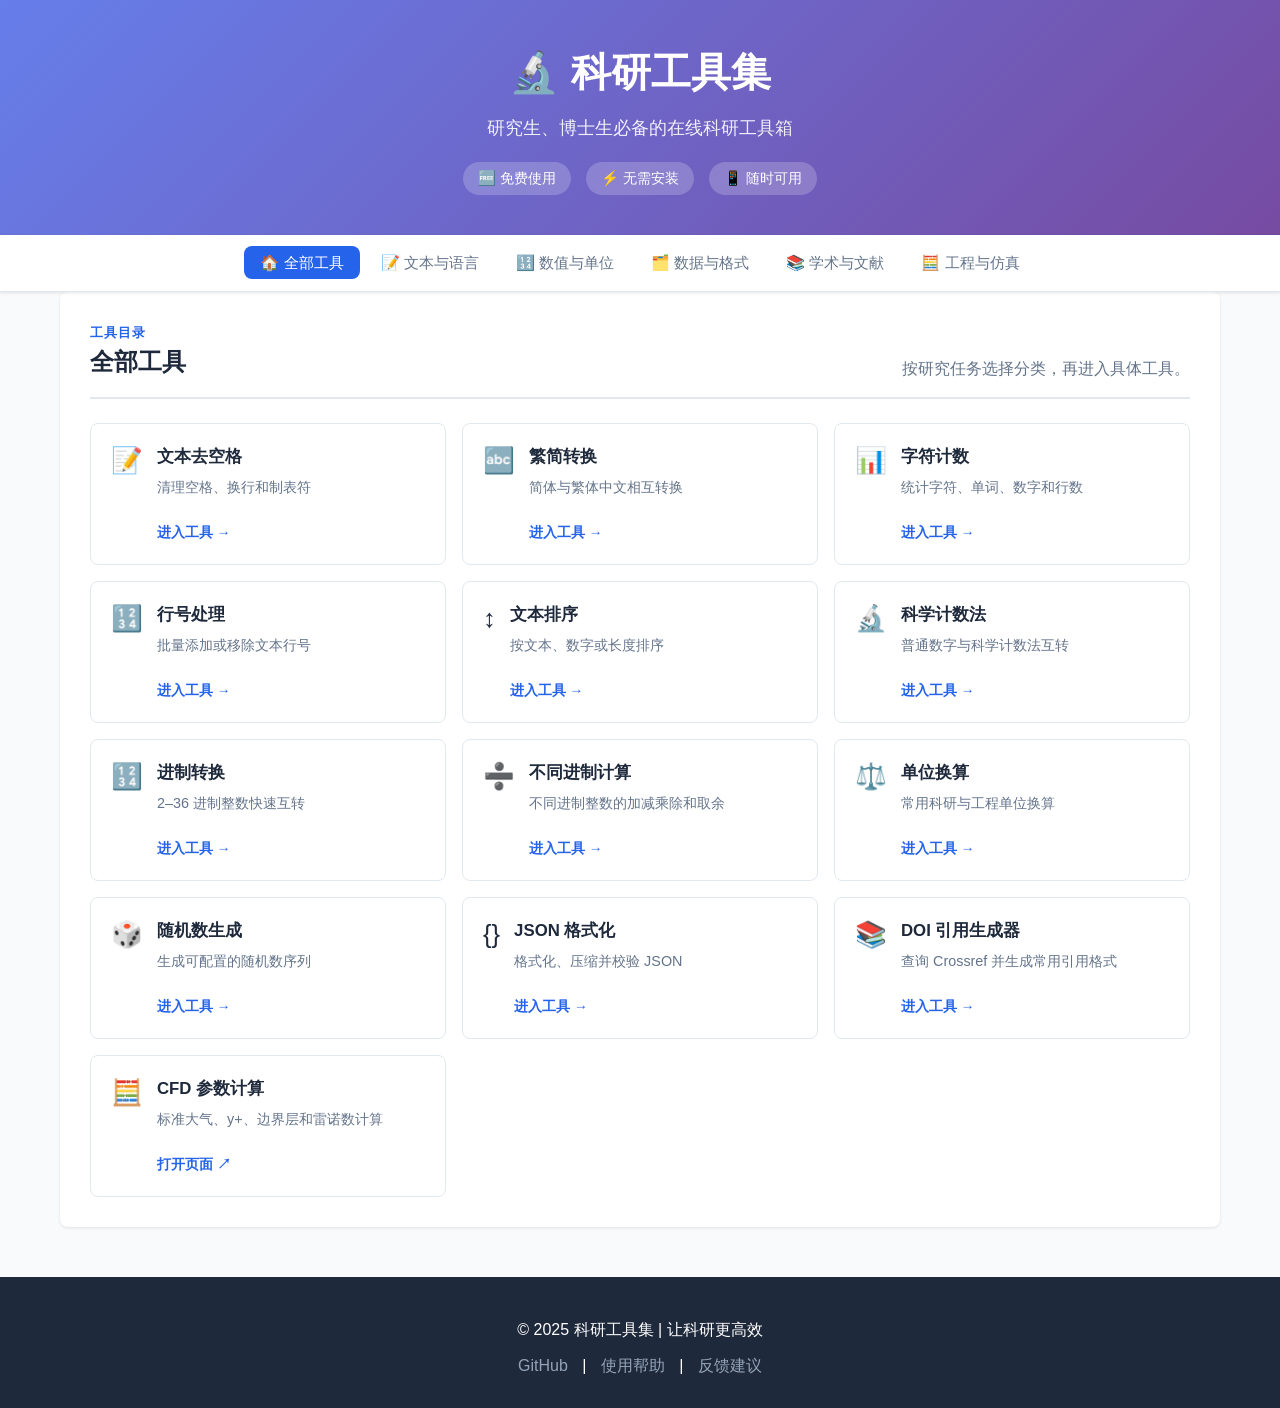
==== commit 6823fba4: "Add files via upload 增加了进制计算器和进制换算工具" ====
--- a/web/index.html
+++ b/web/index.html
@@ -6,8 +6,9 @@
     <meta name="viewport" content="width=device-width, initial-scale=1.0">
     <title>科研工具集 - 研究生/博士生必备工具箱</title>
     <meta name="description" content="免费在线科研工具箱：文本处理、数值与单位换算、数据格式化、DOI 引用生成和 CFD 辅助计算。">
-    <link rel="stylesheet" href="css/style.css">
-    <link rel="stylesheet" href="css/doi-citation.css">
+    <link rel="stylesheet" href="css/style.css">
+    <link rel="stylesheet" href="css/doi-citation.css">
+    <link rel="stylesheet" href="css/base-tools.css">
     <!-- 广告位：顶部 -->
     <script async src="https://pagead2.googlesyndication.com/pagead/js/adsbygoogle.js?client=ca-pub-4686940386233751" crossorigin="anonymous"></script>
 </head>
@@ -69,7 +70,7 @@
         </section>
 
         <!-- 工具2: 科学计数法转换 -->
-        <section id="sci" class="tool-section">
+        <section id="sci" class="tool-section">
             <h2>🔢 科学计数法转换</h2>
             <div class="options">
                 <label>小数位数: 
@@ -96,10 +97,92 @@
                 <button class="btn-primary" onclick="decimalToSci()">转为科学计数法</button>
                 <button class="btn-secondary" onclick="copyResult('sci-output')">复制结果</button>
                 <button class="btn-secondary" onclick="clearText('sci')">清空</button>
-            </div>
-        </section>
-
-        <!-- 工具3: 单位换算 -->
+            </div>
+        </section>
+
+        <!-- 工具: 进制转换 -->
+        <section id="base-convert" class="tool-section base-tool" aria-labelledby="base-convert-title">
+            <h2 id="base-convert-title">🔢 进制转换工具</h2>
+            <p class="base-tool-intro">支持 2–36 进制整数及负数，不需要输入 0x、0b 等前缀。</p>
+            <div class="base-form-grid">
+                <label class="base-field base-field-wide">
+                    <span>输入数值</span>
+                    <input id="base-convert-input" type="text" value="255" autocomplete="off" spellcheck="false">
+                </label>
+                <label class="base-field">
+                    <span>原始进制</span>
+                    <input id="base-convert-from" type="number" min="2" max="36" value="10">
+                </label>
+                <label class="base-field">
+                    <span>目标进制</span>
+                    <input id="base-convert-to" type="number" min="2" max="36" value="16">
+                </label>
+                <label class="base-field base-field-wide">
+                    <span>转换结果</span>
+                    <input id="base-convert-output" type="text" readonly placeholder="结果">
+                </label>
+            </div>
+            <p id="base-convert-detail" class="base-detail">十进制值：</p>
+            <div class="btn-group">
+                <button id="base-convert-run" class="btn-primary" type="button">开始转换</button>
+                <button id="base-convert-swap" class="btn-secondary" type="button">交换进制</button>
+                <button id="base-convert-copy" class="btn-secondary" type="button">复制结果</button>
+                <button id="base-convert-clear" class="btn-secondary" type="button">清空</button>
+            </div>
+            <div id="base-convert-status" class="base-status" role="status" aria-live="polite"></div>
+        </section>
+
+        <!-- 工具: 不同进制整数计算 -->
+        <section id="base-calculator" class="tool-section base-tool" aria-labelledby="base-calculator-title">
+            <h2 id="base-calculator-title">➗ 不同进制整数计算器</h2>
+            <p class="base-tool-intro">两个操作数可以分别指定 2–36 进制；除法返回向零截断的整数商和余数。</p>
+            <div class="base-calculator-grid">
+                <label class="base-field">
+                    <span>操作数 A</span>
+                    <input id="base-calc-left" type="text" value="FF" autocomplete="off" spellcheck="false">
+                </label>
+                <label class="base-field base-field-compact">
+                    <span>A 的进制</span>
+                    <input id="base-calc-left-base" type="number" min="2" max="36" value="16">
+                </label>
+                <label class="base-field base-field-operator">
+                    <span>运算符</span>
+                    <select id="base-calc-operator">
+                        <option value="+">＋ 加</option>
+                        <option value="-">－ 减</option>
+                        <option value="*">× 乘</option>
+                        <option value="/">÷ 除</option>
+                        <option value="%">% 取余</option>
+                    </select>
+                </label>
+                <label class="base-field">
+                    <span>操作数 B</span>
+                    <input id="base-calc-right" type="text" value="1" autocomplete="off" spellcheck="false">
+                </label>
+                <label class="base-field base-field-compact">
+                    <span>B 的进制</span>
+                    <input id="base-calc-right-base" type="number" min="2" max="36" value="2">
+                </label>
+                <label class="base-field base-field-compact">
+                    <span>结果进制</span>
+                    <input id="base-calc-result-base" type="number" min="2" max="36" value="2">
+                </label>
+                <label class="base-field base-field-wide">
+                    <span>计算结果</span>
+                    <input id="base-calc-output" type="text" readonly placeholder="结果">
+                </label>
+            </div>
+            <p id="base-calc-detail" class="base-detail">十进制校验：</p>
+            <div class="btn-group">
+                <button id="base-calc-run" class="btn-primary" type="button">开始计算</button>
+                <button id="base-calc-swap" class="btn-secondary" type="button">交换 A / B</button>
+                <button id="base-calc-copy" class="btn-secondary" type="button">复制结果</button>
+                <button id="base-calc-clear" class="btn-secondary" type="button">清空</button>
+            </div>
+            <div id="base-calc-status" class="base-status" role="status" aria-live="polite"></div>
+        </section>
+
+        <!-- 工具3: 单位换算 -->
         <section id="unit" class="tool-section">
             <h2>⚖️ 单位换算工具</h2>
             <div class="unit-converter">
@@ -433,8 +516,9 @@
         </div>
     </footer>
 
-    <script src="js/tool-catalog.js"></script>
-    <script src="js/tools.js"></script>
-    <script src="js/doi-citation.js"></script>
+    <script src="js/tool-catalog.js"></script>
+    <script src="js/tools.js"></script>
+    <script src="js/base-tools.js"></script>
+    <script src="js/doi-citation.js"></script>
 </body>
 </html>
--- a/web/css/base-tools.css
+++ b/web/css/base-tools.css
@@ -0,0 +1,85 @@
+/* 进制工具专属样式 */
+.base-tool .base-tool-intro {
+    margin: -8px 0 22px;
+    color: var(--text-light);
+}
+
+.base-tool .base-form-grid,
+.base-tool .base-calculator-grid {
+    display: grid;
+    grid-template-columns: repeat(2, minmax(0, 1fr));
+    gap: 16px;
+    margin-bottom: 14px;
+    padding: 20px;
+    border-radius: var(--radius);
+    background: #f8fafc;
+}
+
+.base-tool .base-calculator-grid {
+    grid-template-columns: minmax(180px, 2fr) minmax(110px, 1fr) minmax(130px, 1fr);
+}
+
+.base-tool .base-field {
+    display: flex;
+    flex-direction: column;
+    gap: 6px;
+    min-width: 0;
+    font-weight: 600;
+}
+
+.base-tool .base-field-wide {
+    grid-column: 1 / -1;
+}
+
+.base-tool .base-field input,
+.base-tool .base-field select {
+    width: 100%;
+    min-height: 42px;
+    padding: 9px 11px;
+    border: 1px solid var(--border);
+    border-radius: var(--radius);
+    background: #fff;
+    font: 1rem Consolas, "Courier New", monospace;
+}
+
+.base-tool .base-field input:focus,
+.base-tool .base-field select:focus {
+    outline: none;
+    border-color: var(--primary);
+    box-shadow: 0 0 0 3px rgba(37, 99, 235, 0.1);
+}
+
+.base-tool .base-field input[readonly] {
+    color: var(--text);
+    background: #eef2f7;
+    font-size: 1.08rem;
+    font-weight: 700;
+}
+
+.base-tool .base-detail {
+    min-height: 26px;
+    margin-bottom: 14px;
+    color: var(--text-light);
+    overflow-wrap: anywhere;
+}
+
+.base-tool .base-status {
+    min-height: 24px;
+    margin-top: 10px;
+    font-size: 0.9rem;
+}
+
+.base-tool .base-status.error { color: var(--danger); }
+.base-tool .base-status.success { color: var(--success); }
+
+@media (max-width: 768px) {
+    .base-tool .base-form-grid,
+    .base-tool .base-calculator-grid {
+        grid-template-columns: 1fr;
+        padding: 16px;
+    }
+
+    .base-tool .base-field-wide {
+        grid-column: auto;
+    }
+}
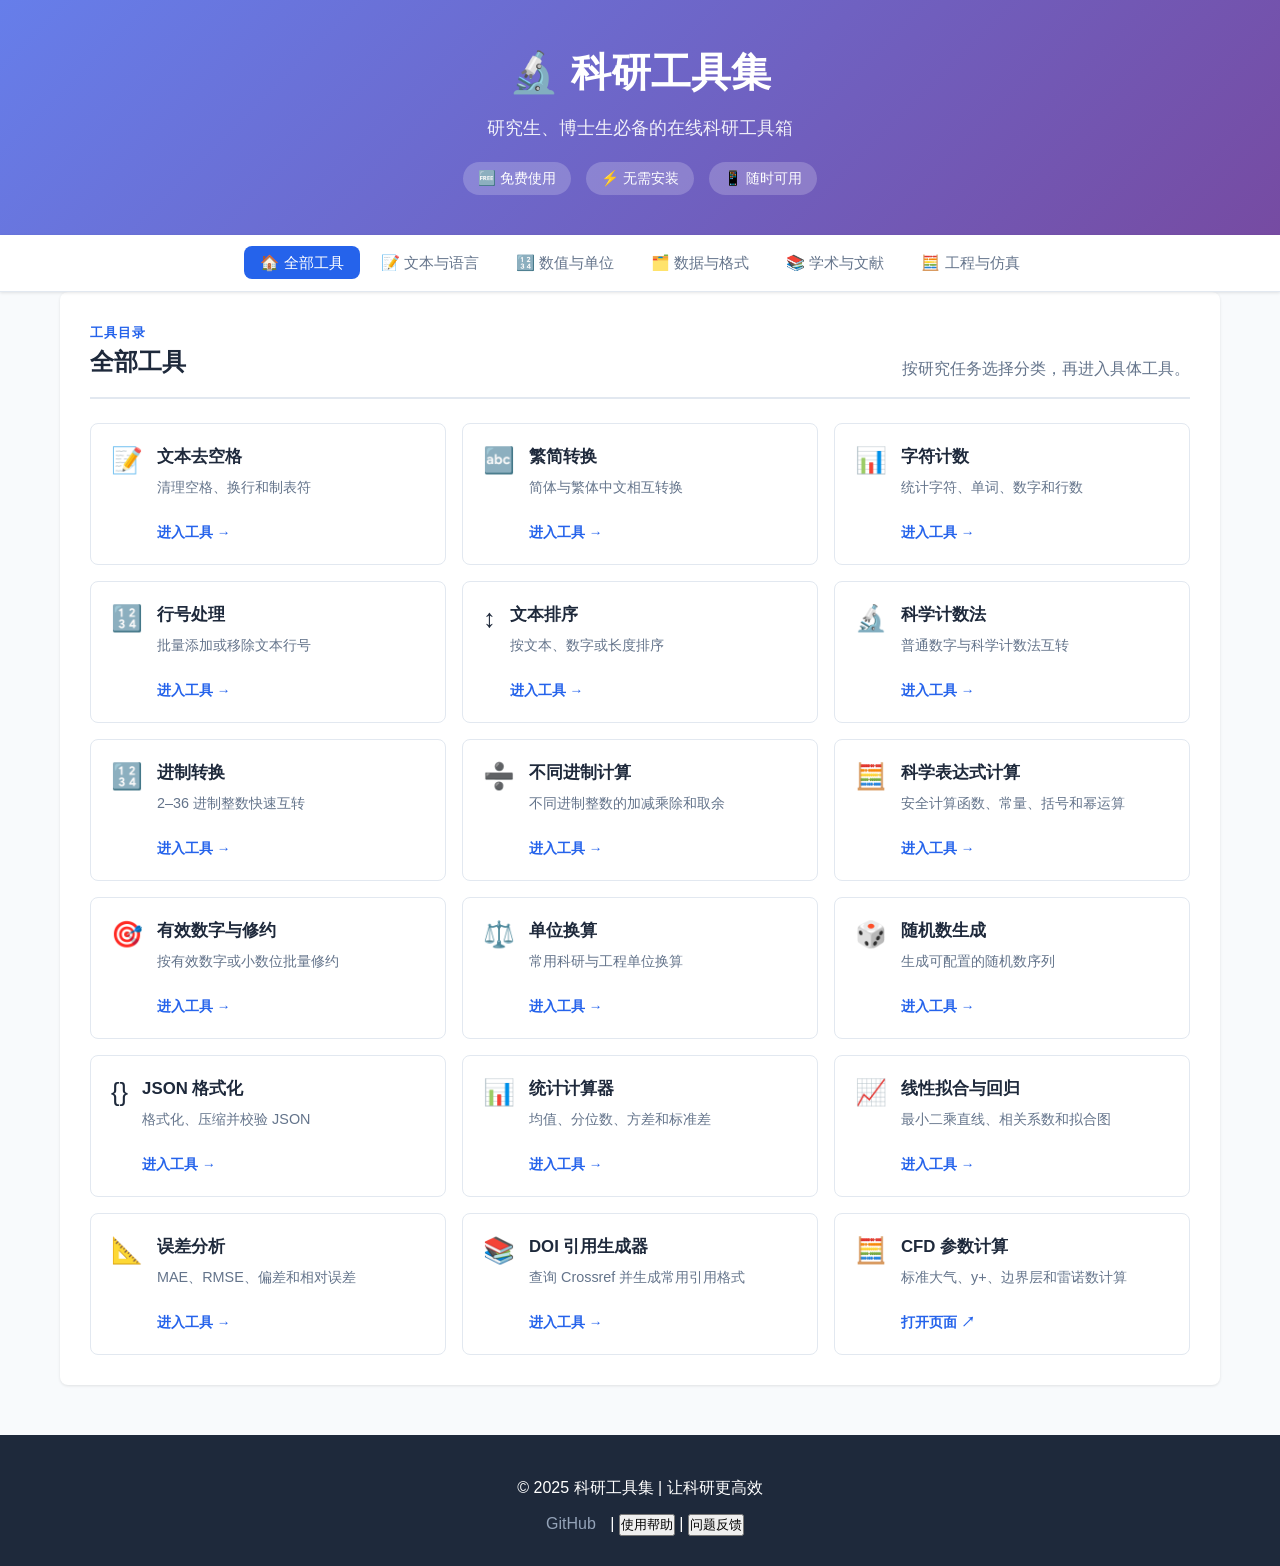
==== commit d0803f41: "Add files via upload" ====
--- a/web/index.html
+++ b/web/index.html
@@ -5,10 +5,13 @@
     <meta charset="UTF-8">
     <meta name="viewport" content="width=device-width, initial-scale=1.0">
     <title>科研工具集 - 研究生/博士生必备工具箱</title>
-    <meta name="description" content="免费在线科研工具箱：文本处理、数值与单位换算、数据格式化、DOI 引用生成和 CFD 辅助计算。">
+    <meta name="description" content="免费在线科研工具箱：文本处理、统计分析、线性回归、科学计算、误差分析、DOI 引用生成和 CFD 辅助计算。">
     <link rel="stylesheet" href="css/style.css">
     <link rel="stylesheet" href="css/doi-citation.css">
     <link rel="stylesheet" href="css/base-tools.css">
+    <link rel="stylesheet" href="css/research-calculators.css">
+    <link rel="stylesheet" href="css/combustion-tools.css">
+    <link rel="stylesheet" href="css/site-dialogs.css">
     <!-- 广告位：顶部 -->
     <script async src="https://pagead2.googlesyndication.com/pagead/js/adsbygoogle.js?client=ca-pub-4686940386233751" crossorigin="anonymous"></script>
 </head>
@@ -180,6 +183,153 @@
                 <button id="base-calc-clear" class="btn-secondary" type="button">清空</button>
             </div>
             <div id="base-calc-status" class="base-status" role="status" aria-live="polite"></div>
+        </section>
+
+        <!-- 工具: 统计计算器 -->
+        <section id="statistics" class="tool-section research-tool" aria-labelledby="statistics-title">
+            <h2 id="statistics-title">📊 统计计算器</h2>
+            <p class="research-intro">粘贴一组数字，快速获得样本量、均值、中位数、极值、四分位数、方差和标准差。</p>
+            <label class="research-field"><span>数据（支持空格、逗号、分号或换行）</span><textarea id="statistics-input" rows="6">1, 2, 3, 4, 5</textarea></label>
+            <label class="research-check"><input id="statistics-sample" type="checkbox" checked> 使用样本方差和样本标准差（n−1）</label>
+            <div class="btn-group"><button id="statistics-run" class="btn-primary" type="button">开始计算</button><button id="statistics-copy" class="btn-secondary" type="button">复制报告</button><button id="statistics-clear" class="btn-secondary" type="button">清空</button></div>
+            <pre id="statistics-output" class="research-output" aria-live="polite">等待计算…</pre>
+            <div id="statistics-status" class="research-status" role="status"></div>
+        </section>
+
+        <!-- 工具: 线性拟合与回归 -->
+        <section id="linear-regression" class="tool-section research-tool" aria-labelledby="regression-title">
+            <h2 id="regression-title">📈 线性拟合与回归</h2>
+            <p class="research-intro">输入成对 X、Y 数据，计算最小二乘直线、相关系数和决定系数，并绘制散点图。</p>
+            <div class="research-two-column">
+                <label class="research-field"><span>X 数据</span><textarea id="regression-x" rows="6">1, 2, 3, 4, 5</textarea></label>
+                <label class="research-field"><span>Y 数据</span><textarea id="regression-y" rows="6">2.1, 4.0, 6.2, 7.9, 10.1</textarea></label>
+            </div>
+            <div class="btn-group"><button id="regression-run" class="btn-primary" type="button">开始拟合</button><button id="regression-copy" class="btn-secondary" type="button">复制结果</button><button id="regression-clear" class="btn-secondary" type="button">清空</button></div>
+            <pre id="regression-output" class="research-output" aria-live="polite">等待拟合…</pre>
+            <canvas id="regression-chart" class="research-chart" width="900" height="420" aria-label="线性拟合图"></canvas>
+            <div id="regression-status" class="research-status" role="status"></div>
+        </section>
+
+        <!-- 工具: 科学表达式计算 -->
+        <section id="expression-calculator" class="tool-section research-tool" aria-labelledby="expression-title">
+            <h2 id="expression-title">🧮 科学表达式计算器</h2>
+            <p class="research-intro">支持 + − × ÷、括号、幂以及常见数学函数；角度制可用于三角函数。</p>
+            <label class="research-field"><span>表达式</span><input id="expression-input" type="text" value="sqrt(2)^2 + sin(30)" autocomplete="off"></label>
+            <label class="research-check"><input id="expression-degrees" type="checkbox" checked> 三角函数使用角度制</label>
+            <p class="research-help">函数：sqrt、sin、cos、tan、asin、acos、atan、log、ln、exp、abs；常量：pi、e。</p>
+            <div class="btn-group"><button id="expression-run" class="btn-primary" type="button">计算</button><button id="expression-copy" class="btn-secondary" type="button">复制结果</button><button id="expression-clear" class="btn-secondary" type="button">清空</button></div>
+            <pre id="expression-output" class="research-output" aria-live="polite">等待计算…</pre>
+            <div id="expression-status" class="research-status" role="status"></div>
+        </section>
+
+        <!-- 工具: 有效数字与修约 -->
+        <section id="significant-figures" class="tool-section research-tool" aria-labelledby="significant-title">
+            <h2 id="significant-title">🎯 有效数字与数值修约</h2>
+            <p class="research-intro">按有效数字或小数位批量修约，采用科研常用的四舍六入五成双规则。</p>
+            <label class="research-field"><span>数值（每行或使用逗号分隔）</span><textarea id="significant-input" rows="6">1.245, 12.55, 0.00123456</textarea></label>
+            <div class="research-two-column compact">
+                <label class="research-field"><span>修约方式</span><select id="significant-mode"><option value="significant">有效数字</option><option value="decimal">小数位数</option></select></label>
+                <label class="research-field"><span>保留位数</span><input id="significant-places" type="number" min="0" max="15" value="3"></label>
+            </div>
+            <div class="btn-group"><button id="significant-run" class="btn-primary" type="button">开始修约</button><button id="significant-copy" class="btn-secondary" type="button">复制结果</button><button id="significant-clear" class="btn-secondary" type="button">清空</button></div>
+            <pre id="significant-output" class="research-output" aria-live="polite">等待修约…</pre>
+            <div id="significant-status" class="research-status" role="status"></div>
+        </section>
+
+        <!-- 工具: 误差分析 -->
+        <section id="error-analysis" class="tool-section research-tool" aria-labelledby="error-title">
+            <h2 id="error-title">📐 误差分析工具</h2>
+            <p class="research-intro">比较测量值与参考值，计算逐点误差以及 MAE、RMSE、平均偏差和 MAPE。</p>
+            <div class="research-two-column">
+                <label class="research-field"><span>测量值 / 预测值</span><textarea id="error-observed" rows="6">9.8, 20.5, 29.7, 41.0</textarea></label>
+                <label class="research-field"><span>参考值 / 真实值</span><textarea id="error-reference" rows="6">10, 20, 30, 40</textarea></label>
+            </div>
+            <div class="btn-group"><button id="error-run" class="btn-primary" type="button">分析误差</button><button id="error-copy" class="btn-secondary" type="button">复制报告</button><button id="error-clear" class="btn-secondary" type="button">清空</button></div>
+            <pre id="error-output" class="research-output" aria-live="polite">等待分析…</pre>
+            <div id="error-status" class="research-status" role="status"></div>
+        </section>
+
+        <section id="combustion-stoichiometry" class="tool-section combustion-tool" aria-labelledby="combustion-title">
+            <h2 id="combustion-title">🔥 燃烧化学计量与当量比</h2>
+            <p class="combustion-intro">对 CHONS 单一燃料计算理论需氧量、空燃比和贫燃/化学计量理论烟气。富燃时不虚构产物分配。</p>
+            <div class="combustion-grid">
+                <label><span>常用燃料</span><select id="combustion-preset"><option value="CH4">甲烷 CH₄</option><option value="H2">氢气 H₂</option><option value="CO">一氧化碳 CO</option><option value="C2H6">乙烷 C₂H₆</option><option value="C3H8">丙烷 C₃H₈</option><option value="NH3">氨 NH₃</option><option value="CH3OH">甲醇 CH₃OH</option><option value="C2H5OH">乙醇 C₂H₅OH</option></select></label>
+                <label><span>燃料化学式</span><input id="combustion-formula" value="CH4"></label>
+                <label><span>当量比 φ</span><input id="combustion-phi" type="number" step="any" value="1"></label>
+                <label><span>助燃气 O₂（vol%）</span><input id="combustion-air-o2" type="number" step="any" value="20.95"></label>
+            </div>
+            <div class="btn-group"><button id="combustion-run" class="btn-primary" type="button">计算</button><button id="combustion-copy" class="btn-secondary" type="button">复制报告</button></div>
+            <pre id="combustion-output" class="combustion-output">等待计算…</pre><div id="combustion-status" class="combustion-status" role="status"></div>
+        </section>
+
+        <section id="flue-gas-conversion" class="tool-section combustion-tool" aria-labelledby="flue-title">
+            <h2 id="flue-title">💨 烟气干湿基与氧基准换算</h2>
+            <p class="combustion-intro">污染物与 O₂ 必须使用同一输入基准；程序统一换到干基后进行参考氧修正。</p>
+            <div class="combustion-grid">
+                <label><span>污染物浓度</span><input id="flue-concentration" type="number" step="any" value="100"></label>
+                <label><span>浓度单位</span><select id="flue-unit"><option value="ppm">ppm</option><option value="percent">%</option></select></label>
+                <label><span>输入基准</span><select id="flue-basis"><option value="dry">干基 dry</option><option value="wet">湿基 wet</option></select></label>
+                <label><span>水蒸气（vol%）</span><input id="flue-water" type="number" step="any" value="10"></label>
+                <label><span>实测 O₂（vol%，同输入基准）</span><input id="flue-o2" type="number" step="any" value="8"></label>
+                <label><span>目标 O₂（vol%，干基）</span><input id="flue-reference-o2" type="number" step="any" value="6"></label>
+                <label><span>助燃气 O₂（vol%）</span><input id="flue-air-o2" type="number" step="any" value="20.9"></label>
+            </div>
+            <div class="btn-group"><button id="flue-run" class="btn-primary" type="button">换算</button><button id="flue-copy" class="btn-secondary" type="button">复制报告</button></div>
+            <pre id="flue-output" class="combustion-output">等待换算…</pre><div id="flue-status" class="combustion-status" role="status"></div>
+        </section>
+
+        <section id="emission-converter" class="tool-section combustion-tool" aria-labelledby="emission-title">
+            <h2 id="emission-title">🏭 燃烧排放单位换算</h2>
+            <p class="combustion-intro">按理想气体方程进行 ppmv 与 mg/m³ 换算，并可计算质量流率和比排放。</p>
+            <div class="combustion-grid">
+                <label><span>组分/报告基准</span><select id="emission-species"><option data-mw="30.006">NO</option><option data-mw="46.0055" selected>NO₂ / NOx as NO₂</option><option data-mw="28.0101">CO</option><option data-mw="44.0095">CO₂</option><option data-mw="64.066">SO₂</option><option data-mw="17.0305">NH₃</option><option data-mw="16.0425">CH₄</option></select></label>
+                <label><span>分子量（g/mol）</span><input id="emission-mw" type="number" step="any" value="46.0055"></label>
+                <label><span>输入浓度</span><input id="emission-concentration" type="number" step="any" value="100"></label>
+                <label><span>输入单位</span><select id="emission-unit"><option value="ppm">ppmv</option><option value="mg/m3">mg/m³</option></select></label>
+                <label><span>参考温度（°C）</span><input id="emission-temperature" type="number" step="any" value="0"></label>
+                <label><span>绝对压力（kPa）</span><input id="emission-pressure" type="number" step="any" value="101.325"></label>
+                <label><span>体积流量（m³/s，可选）</span><input id="emission-flow" type="number" step="any" value="0"></label>
+                <label><span>设备功率（kW，可选）</span><input id="emission-power" type="number" step="any" value="0"></label>
+            </div>
+            <div class="btn-group"><button id="emission-run" class="btn-primary" type="button">换算</button><button id="emission-copy" class="btn-secondary" type="button">复制报告</button></div>
+            <pre id="emission-output" class="combustion-output">等待换算…</pre><div id="emission-status" class="combustion-status" role="status"></div>
+        </section>
+
+        <section id="fuel-element-analysis" class="tool-section combustion-tool" aria-labelledby="fuel-analysis-title">
+            <h2 id="fuel-analysis-title">🧪 燃料元素分析与经验式</h2>
+            <p class="combustion-intro">换算收到基、干基和干燥无灰基 CHONS，计算 C=1 经验式与理论助燃气量。</p>
+            <div class="combustion-grid">
+                <label><span>元素输入基准</span><select id="fuel-basis"><option value="ar">收到基 ar</option><option value="dry">干基 dry</option><option value="daf">干燥无灰基 daf</option></select></label>
+                <label><span>C（wt%）</span><input id="fuel-c" type="number" step="any" value="45"></label>
+                <label><span>H（wt%）</span><input id="fuel-h" type="number" step="any" value="5"></label>
+                <label><span>O（wt%）</span><input id="fuel-o" type="number" step="any" value="30"></label>
+                <label><span>N（wt%）</span><input id="fuel-n" type="number" step="any" value="1"></label>
+                <label><span>S（wt%）</span><input id="fuel-s" type="number" step="any" value="1"></label>
+                <label><span>水分 ar（wt%）</span><input id="fuel-moisture" type="number" step="any" value="10"></label>
+                <label><span>灰分（wt%）</span><input id="fuel-ash" type="number" step="any" value="8"></label>
+                <label><span>助燃气 O₂（vol%）</span><input id="fuel-air-o2" type="number" step="any" value="20.95"></label>
+            </div>
+            <p class="combustion-note">水分始终按收到基；daf 输入时灰分也按收到基，其余情况下灰分随所选基准。</p>
+            <div class="btn-group"><button id="fuel-run" class="btn-primary" type="button">计算</button><button id="fuel-copy" class="btn-secondary" type="button">复制报告</button></div>
+            <pre id="fuel-output" class="combustion-output">等待计算…</pre><div id="fuel-status" class="combustion-status" role="status"></div>
+        </section>
+
+        <section id="heating-value" class="tool-section combustion-tool" aria-labelledby="heating-title">
+            <h2 id="heating-title">⚡ 高低位热值与能量流</h2>
+            <p class="combustion-intro">实测 HHV 优先；留空时才使用明确标注的 Dulong 经验估算。</p>
+            <div class="combustion-grid">
+                <label><span>C dry（wt%）</span><input id="heating-c" type="number" step="any" value="80"></label>
+                <label><span>H dry（wt%）</span><input id="heating-h" type="number" step="any" value="5"></label>
+                <label><span>O dry（wt%）</span><input id="heating-o" type="number" step="any" value="10"></label>
+                <label><span>S dry（wt%）</span><input id="heating-s" type="number" step="any" value="1"></label>
+                <label><span>水分 ar（wt%）</span><input id="heating-moisture" type="number" step="any" value="10"></label>
+                <label><span>实测 HHV（MJ/kg，可留空）</span><input id="heating-hhv" type="number" step="any" placeholder="留空则经验估算"></label>
+                <label><span>实测 HHV 基准</span><select id="heating-basis"><option value="dry">干基 dry</option><option value="ar">收到基 ar</option></select></label>
+                <label><span>水汽化潜热（MJ/kg）</span><input id="heating-hfg" type="number" step="any" value="2.442"></label>
+                <label><span>燃料流量（kg/h，可选）</span><input id="heating-flow" type="number" step="any" value="0"></label>
+            </div>
+            <div class="btn-group"><button id="heating-run" class="btn-primary" type="button">计算</button><button id="heating-copy" class="btn-secondary" type="button">复制报告</button></div>
+            <pre id="heating-output" class="combustion-output">等待计算…</pre><div id="heating-status" class="combustion-status" role="status"></div>
         </section>
 
         <!-- 工具3: 单位换算 -->
@@ -508,17 +658,70 @@
     <footer>
         <div class="container">
             <p>© 2025 科研工具集 | 让科研更高效</p>
-            <p class="footer-links">
-                <a href="https://github.com/xuhaiqi/research-tools" target="_blank" rel="noopener noreferrer">GitHub</a> | 
-                <a href="#">使用帮助</a> | 
-                <a href="#">反馈建议</a>
-            </p>
-        </div>
-    </footer>
+            <p class="footer-links">
+                <a href="https://github.com/xuhaiqi/research-tools" target="_blank" rel="noopener noreferrer">GitHub</a> | 
+                <button id="help-open" class="footer-link" type="button">使用帮助</button> |
+                <button id="feedback-open" class="footer-link" type="button">问题反馈</button>
+            </p>
+        </div>
+    </footer>
+
+    <dialog id="update-dialog" class="site-dialog" aria-labelledby="update-dialog-title">
+        <div class="site-dialog-header update-header">
+            <div><span class="dialog-kicker">LATEST UPDATE · 2026.09</span><h2 id="update-dialog-title">🔥 化学与燃烧工具上线</h2></div>
+            <button class="dialog-close" type="button" data-close-dialog="update-dialog" aria-label="关闭更新公告">×</button>
+        </div>
+        <div class="site-dialog-body">
+            <p>本次新增 5 个面向燃烧实验与数据处理的科研工具：</p>
+            <ul class="update-list">
+                <li><strong>燃烧化学计量</strong><span>需氧量、空燃比、当量比与理论烟气</span></li>
+                <li><strong>烟气基准换算</strong><span>湿基、干基和参考氧修正</span></li>
+                <li><strong>排放单位换算</strong><span>ppmv、mg/m³、质量流率和 g/kWh</span></li>
+                <li><strong>燃料元素分析</strong><span>ar、dry、daf、经验式和助燃气量</span></li>
+                <li><strong>高低位热值</strong><span>HHV、LHV、含水修正和热输入</span></li>
+            </ul>
+            <p class="dialog-note">计算模型、适用范围和限制已写入项目文档。法规报告仍应以适用标准规定为准。</p>
+        </div>
+        <div class="site-dialog-actions"><button class="btn-primary" type="button" data-close-dialog="update-dialog">开始使用</button><button id="update-help-open" class="btn-secondary" type="button">查看使用帮助</button></div>
+    </dialog>
+
+    <dialog id="help-dialog" class="site-dialog site-dialog-wide" aria-labelledby="help-dialog-title">
+        <div class="site-dialog-header"><div><span class="dialog-kicker">HELP CENTER</span><h2 id="help-dialog-title">使用帮助</h2></div><button class="dialog-close" type="button" data-close-dialog="help-dialog" aria-label="关闭使用帮助">×</button></div>
+        <div class="site-dialog-body help-content">
+            <section><h3>如何使用工具</h3><ol><li>在顶部选择工具大类，再点击具体工具卡片。</li><li>按照字段标注输入数据，注意单位、干湿基和参考状态。</li><li>点击计算或转换，并使用“复制报告”保存结果。</li><li>重要科研结果请结合原始数据、模型假设和适用标准复核。</li></ol></section>
+            <section><h3>数据与隐私</h3><p>除 DOI 工具需要调用 Crossref 查询公开文献元数据外，数值、统计、化学和燃烧工具均在浏览器本地计算，输入数据不会上传到本站服务器。</p></section>
+            <section><h3>常见问题</h3><details><summary>为什么网页和文献中的结果略有差异？</summary><p>请先核对原子量、温压、标况定义、干湿基、参考氧、热值基准及舍入位数。模型假设不同也会造成差异。</p></details><details><summary>可以离线使用吗？</summary><p>GitHub 仓库根目录提供 Windows EXE。网页版也可以保存到本地，但涉及网络接口的 DOI 查询离线时不可用。</p></details><details><summary>计算结果可以直接用于论文或法规报告吗？</summary><p>工具适合快速计算和交叉检查。论文应记录输入、公式和假设；法规报告必须采用适用标准指定的方法和基准。</p></details></section>
+            <section><h3>仍然遇到问题？</h3><p>请关闭帮助窗口后点击页脚“问题反馈”，附上工具名称、输入数据、预期结果和实际结果。</p></section>
+        </div>
+        <div class="site-dialog-actions"><button class="btn-primary" type="button" data-close-dialog="help-dialog">知道了</button></div>
+    </dialog>
+
+    <dialog id="feedback-dialog" class="site-dialog site-dialog-wide" aria-labelledby="feedback-dialog-title">
+        <div class="site-dialog-header"><div><span class="dialog-kicker">FEEDBACK</span><h2 id="feedback-dialog-title">问题反馈</h2></div><button class="dialog-close" type="button" data-close-dialog="feedback-dialog" aria-label="关闭问题反馈">×</button></div>
+        <div class="site-dialog-body">
+            <form id="feedback-form" class="feedback-form">
+                <label><span>问题类型</span><select id="feedback-type"><option>计算结果问题</option><option>页面或交互问题</option><option>功能建议</option><option>其他问题</option></select></label>
+                <label><span>涉及工具</span><input id="feedback-tool" type="text" placeholder="例如：烟气干湿基与氧基准换算器"></label>
+                <label><span>问题标题 <em>必填</em></span><input id="feedback-title" type="text" maxlength="120" required placeholder="用一句话概括问题"></label>
+                <label><span>问题描述 <em>必填</em></span><textarea id="feedback-description" rows="5" maxlength="3000" required placeholder="请说明输入数据、操作步骤、实际结果和预期结果。请勿填写密码、密钥等敏感信息。"></textarea></label>
+                <label><span>复现环境</span><input id="feedback-environment" type="text" placeholder="例如：Chrome / Windows 11 / 网页版"></label>
+                <button class="btn-primary" type="submit">生成反馈内容</button>
+            </form>
+            <div id="feedback-result" class="feedback-result hidden">
+                <h3>反馈预览</h3><pre id="feedback-preview"></pre>
+                <p class="dialog-note">点击 GitHub 后会打开新页面，最终提交前仍可编辑；本站不会自动发送反馈。</p>
+                <div class="feedback-actions"><button id="feedback-copy" class="btn-secondary" type="button">复制反馈</button><a id="feedback-github" class="btn-primary button-link" href="https://github.com/xuhaiqi/research-tools/issues/new" target="_blank" rel="noopener noreferrer">前往 GitHub 提交</a></div>
+            </div>
+            <div id="feedback-status" class="dialog-status" role="status" aria-live="polite"></div>
+        </div>
+    </dialog>
 
     <script src="js/tool-catalog.js"></script>
     <script src="js/tools.js"></script>
     <script src="js/base-tools.js"></script>
+    <script src="js/research-calculators.js"></script>
+    <script src="js/combustion-tools.js"></script>
+    <script src="js/site-dialogs.js"></script>
     <script src="js/doi-citation.js"></script>
 </body>
 </html>
--- a/web/css/research-calculators.css
+++ b/web/css/research-calculators.css
@@ -0,0 +1,20 @@
+/* 科研计算增强工具：统计、回归、表达式、修约和误差分析。 */
+.research-tool .research-intro { margin: -8px 0 20px; color: var(--text-light); }
+.research-tool .research-field { display: flex; flex-direction: column; gap: 7px; margin-bottom: 14px; font-weight: 600; }
+.research-tool .research-field input,
+.research-tool .research-field select,
+.research-tool .research-field textarea { width: 100%; padding: 10px 12px; border: 1px solid var(--border); border-radius: var(--radius); background: #fff; color: var(--text); font: 1rem Consolas, "Courier New", monospace; resize: vertical; }
+.research-tool .research-field input:focus,
+.research-tool .research-field select:focus,
+.research-tool .research-field textarea:focus { outline: none; border-color: var(--primary); box-shadow: 0 0 0 3px rgba(37, 99, 235, .1); }
+.research-two-column { display: grid; grid-template-columns: repeat(2, minmax(0, 1fr)); gap: 18px; }
+.research-two-column.compact { grid-template-columns: 2fr 1fr; }
+.research-check { display: inline-flex; align-items: center; gap: 8px; margin: 0 0 16px; color: var(--text-light); }
+.research-help { margin: -6px 0 16px; color: var(--text-light); font-size: .9rem; }
+.research-output { min-height: 96px; margin-top: 16px; padding: 16px; overflow: auto; white-space: pre-wrap; overflow-wrap: anywhere; border: 1px solid var(--border); border-radius: var(--radius); background: #f8fafc; color: var(--text); font: .95rem/1.65 Consolas, "Microsoft YaHei", monospace; }
+.research-chart { display: none; width: 100%; height: auto; margin-top: 16px; border: 1px solid var(--border); border-radius: var(--radius); background: #fff; }
+.research-chart.visible { display: block; }
+.research-status { min-height: 24px; margin-top: 8px; font-size: .9rem; }
+.research-status.error { color: var(--danger); }
+.research-status.success { color: var(--success); }
+@media (max-width: 768px) { .research-two-column, .research-two-column.compact { grid-template-columns: 1fr; gap: 0; } }
